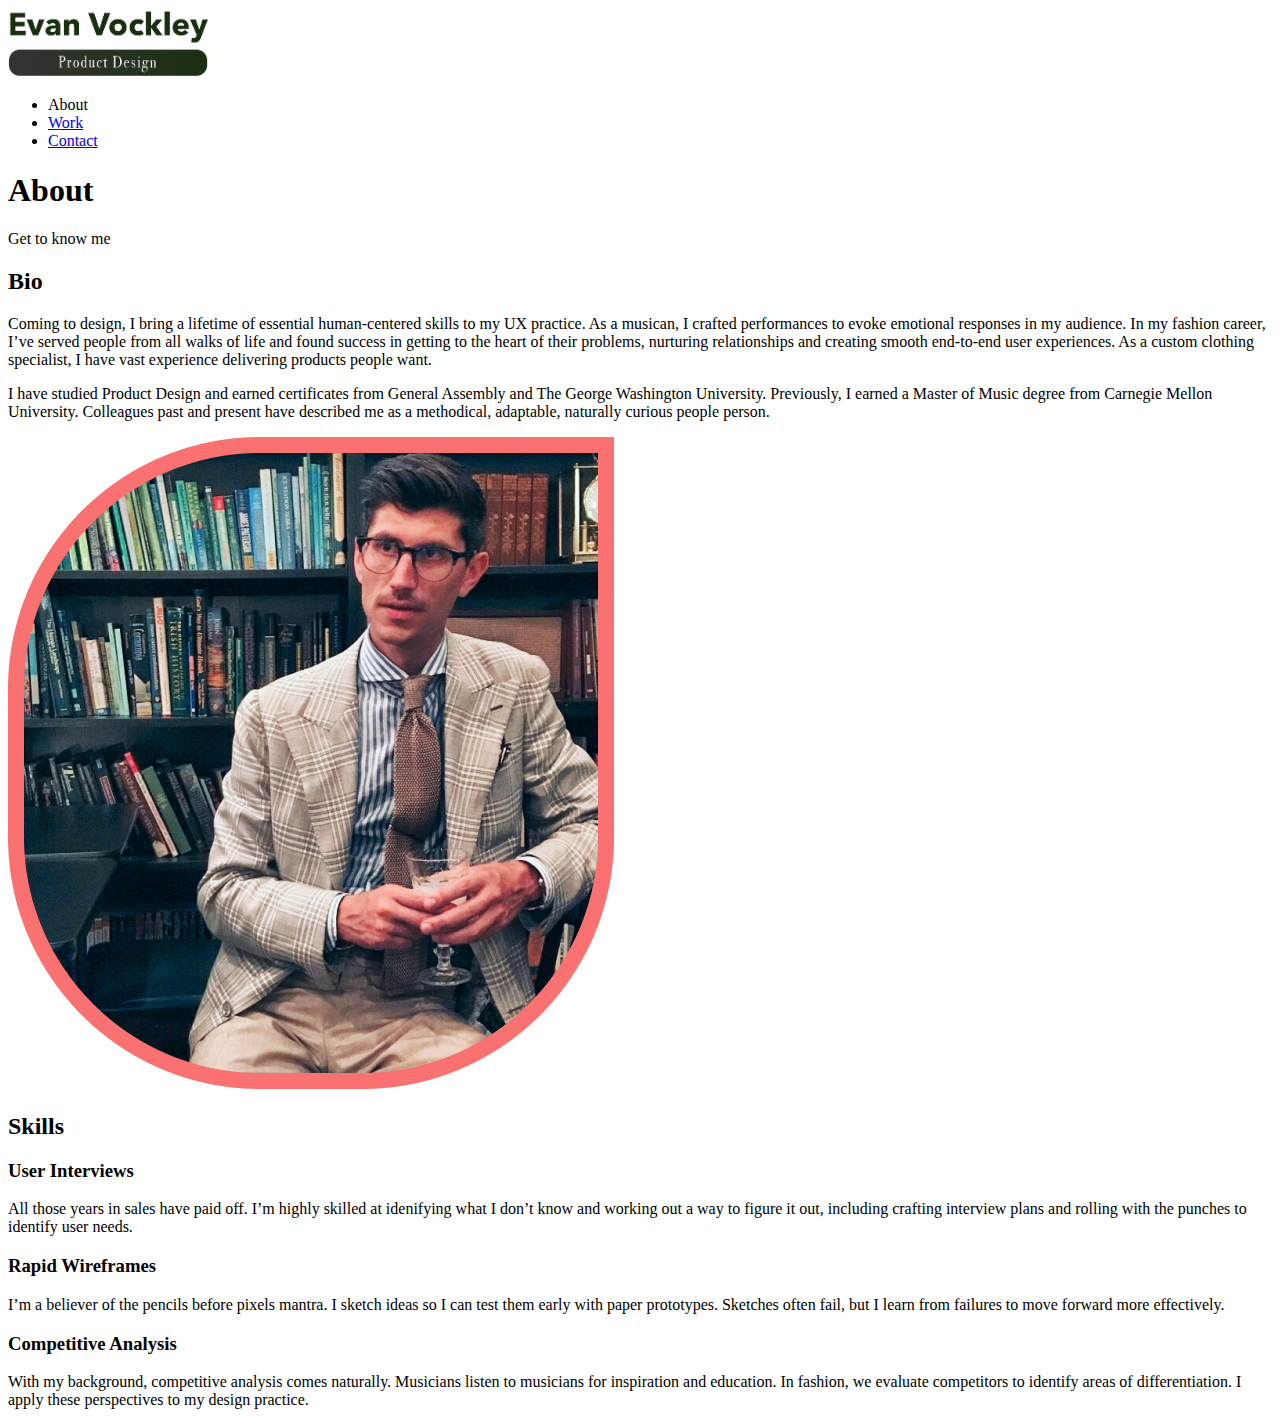
==== about.html @ abf6563b "6/17/21" ====
<!DOCTYPE html>
<html lang="en">

<head>
    <meta charset="UTF-8">
    <meta http-equiv="X-UA-Compatible" content="IE=edge">
    <meta name="viewport" content="width=device-width, initial-scale=1.0">
    <title>About Me</title>
</head>

<header>
    <div class="nav">
        <div class="logo-wrapper">
            <a href="index.html">
                <img src="images/ev-logo.png" alt="Evan's logo" width="200px"></a>
        </div>
        <ul>
            <li> About </li>
            <li>
                <a href="projects.html">Work</a>
            </li>
            <li> <a href="contact.html">Contact</a> </li>
        </ul>
    </div>
</header>

<section>
    <div>
        <h1>About</h1>
        <p>Get to know me</p>
    </div>
    <div>
        <h2>Bio</h2>
        <p>Coming to design, I bring a lifetime of essential human-centered skills to my UX practice. As a musican, I
            crafted performances to evoke emotional responses in my audience. In my fashion career, I’ve served people
            from all walks of life and found success in getting to the heart of their problems, nurturing relationships
            and creating smooth end-to-end user experiences. As a custom clothing specialist, I have vast experience
            delivering products people want.</p>

        <p>I have studied Product Design and earned certificates from General Assembly and The George Washington
            University. Previously, I earned a Master of Music degree from Carnegie Mellon University. Colleagues past
            and present have described me as a methodical, adaptable, naturally curious people person.</p>
        <img src="images/bio-photo.png" alt="Photo of Evan">
    </div>
</section>

<section>
    <div>
        <h2>Skills</h2>
        <div>
            <div>
                <h3>User Interviews</h3>
                <p>All those years in sales have paid off. I’m highly skilled at idenifying what I don’t know and
                    working out a way to figure it out, including crafting interview plans and rolling with the punches
                    to identify user needs.
                </p>

                <h3>Rapid Wireframes</h3>
                <p>I’m a believer of the pencils before pixels mantra. I sketch ideas so I can test them early with
                    paper prototypes. Sketches often fail, but I learn from failures to move forward more effectively.
                </p>

                <h3>Competitive Analysis</h3>
                <p>With my background, competitive analysis comes naturally. Musicians listen to musicians for
                    inspiration and education. In fashion, we evaluate competitors to identify areas of differentiation.
                    I apply these perspectives to my design practice.
                </p>
            </div>
        </div>
    </div>
</section>

<section>
    
</section>

<body>

</body>

</html>
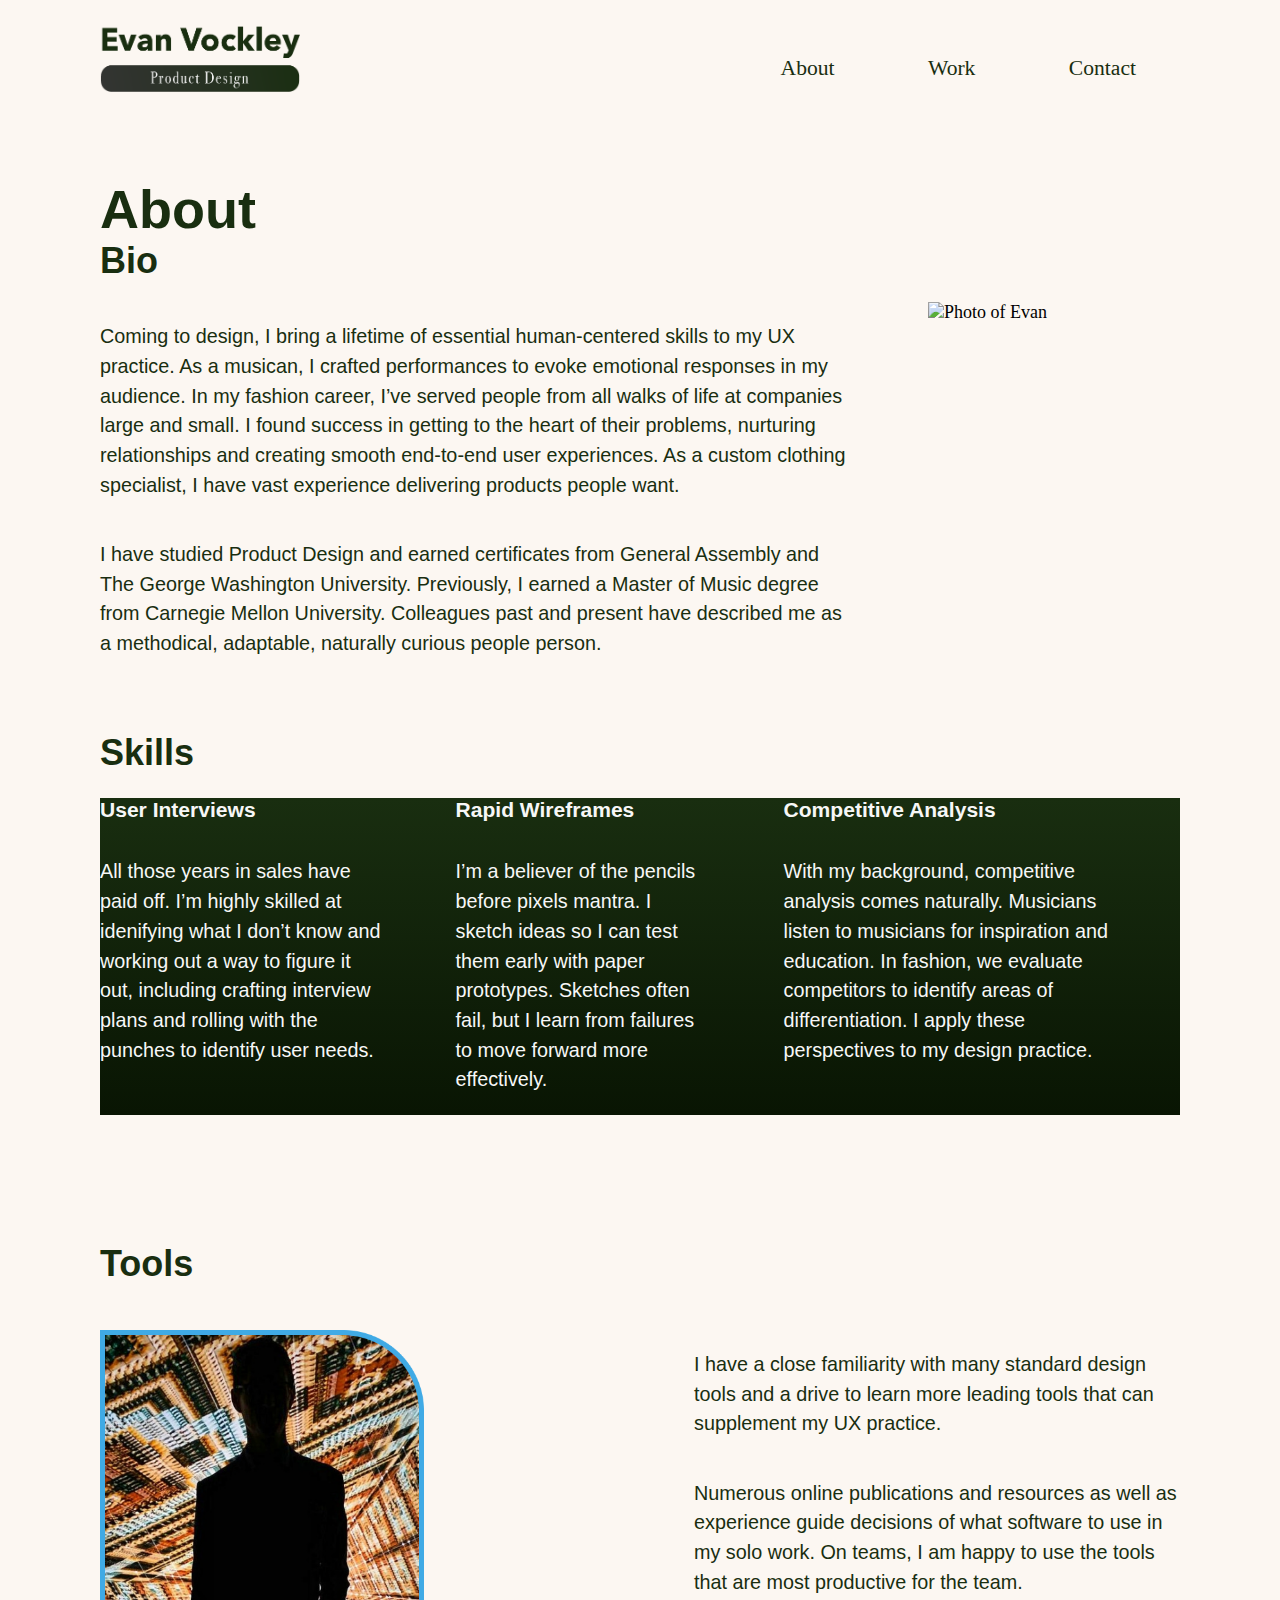
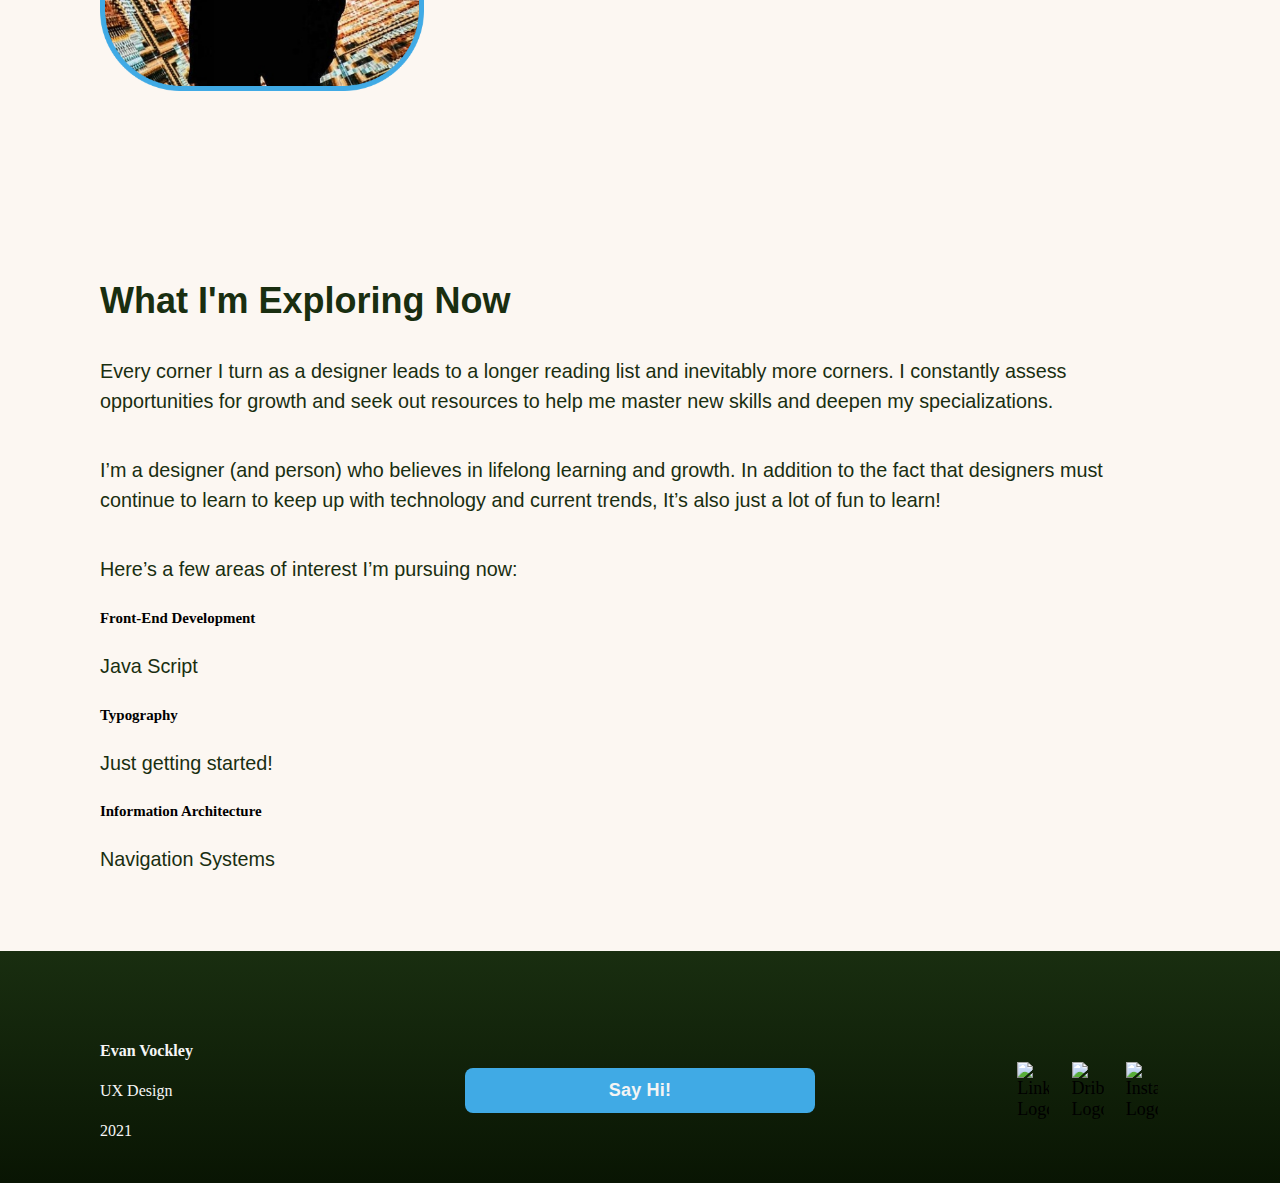
==== commit 280ea0a3: "6/18/21" ====
--- a/about.html
+++ b/about.html
@@ -5,6 +5,10 @@
     <meta charset="UTF-8">
     <meta http-equiv="X-UA-Compatible" content="IE=edge">
     <meta name="viewport" content="width=device-width, initial-scale=1.0">
+    <link rel="stylesheet" href="styles.css">
+
+    <link rel="stylesheet" href="https://use.typekit.net/nst2kjg.css">
+    <link rel="stylesheet" href="https://use.typekit.net/nst2kjg.css">
     <title>About Me</title>
 </head>
 
@@ -24,42 +28,45 @@
     </div>
 </header>
 
-<section>
+<section class="standard-section">
     <div>
         <h1>About</h1>
-        <p>Get to know me</p>
     </div>
-    <div>
-        <h2>Bio</h2>
-        <p>Coming to design, I bring a lifetime of essential human-centered skills to my UX practice. As a musican, I
+    <div class="about-hero">
+        <h2 id="bio-heading">Bio</h2>
+        <p class="bio-p1">Coming to design, I bring a lifetime of essential human-centered skills to my UX practice. As
+            a musican, I
             crafted performances to evoke emotional responses in my audience. In my fashion career, I’ve served people
-            from all walks of life and found success in getting to the heart of their problems, nurturing relationships
+            from all walks of life at companies large and small. I found success in getting to the heart of their problems, nurturing relationships
             and creating smooth end-to-end user experiences. As a custom clothing specialist, I have vast experience
             delivering products people want.</p>
 
-        <p>I have studied Product Design and earned certificates from General Assembly and The George Washington
+        <p class="bio-p2">I have studied Product Design and earned certificates from General Assembly and The George
+            Washington
             University. Previously, I earned a Master of Music degree from Carnegie Mellon University. Colleagues past
             and present have described me as a methodical, adaptable, naturally curious people person.</p>
-        <img src="images/bio-photo.png" alt="Photo of Evan">
+        <img id="bio-photo" src="images/about/bio-photo.png" alt="Photo of Evan">
     </div>
 </section>
 
-<section>
+<section class="individual-project">
     <div>
         <h2>Skills</h2>
-        <div>
+        <div class="skills-container">
             <div>
                 <h3>User Interviews</h3>
                 <p>All those years in sales have paid off. I’m highly skilled at idenifying what I don’t know and
                     working out a way to figure it out, including crafting interview plans and rolling with the punches
                     to identify user needs.
                 </p>
-
+            </div>
+            <div>
                 <h3>Rapid Wireframes</h3>
                 <p>I’m a believer of the pencils before pixels mantra. I sketch ideas so I can test them early with
                     paper prototypes. Sketches often fail, but I learn from failures to move forward more effectively.
                 </p>
-
+            </div>
+            <div>
                 <h3>Competitive Analysis</h3>
                 <p>With my background, competitive analysis comes naturally. Musicians listen to musicians for
                     inspiration and education. In fashion, we evaluate competitors to identify areas of differentiation.
@@ -68,11 +75,86 @@
             </div>
         </div>
     </div>
+    </div>
 </section>
 
-<section>
-    
+<section class="individual-project">
+    <div class=tools>
+        <img id="tools-photo" src="images/About/At Arttechhouse 1.png" alt="At Art Tech House">
+        <div id="tools-heading">
+            <h2>Tools </h2>
+        </div>
+        <div class="tools-p1"> <p>I have a close familiarity with many standard design tools and a drive to learn more leading tools that
+            can supplement my UX practice.</p></div>
+            <div class="tools-p2">
+            <p> Numerous online publications and resources as well as experience guide decisions of what software to use
+                in my solo work. On teams, I am happy to use the tools that are most productive for the team.
+            </p>
+        </div>
+        </div>
+        <div class="tool-logo-grid">
+        </div>
+    </div>
 </section>
+
+<section class="individual-project">
+    <div class="learning-now">
+        <div id=learning-now-header>
+        <h2>What I'm Exploring Now</h2>
+    </div>
+        <p class=learning-now-p1>Every corner I turn as a designer leads to a longer reading list and inevitably more corners. I constantly
+            assess opportunities for growth and seek out resources to help me master new skills and deepen my
+            specializations.</p>
+        <p class=learning-now-p2>I’m a designer (and person) who believes in lifelong learning and growth. In addition to the fact that
+            designers must continue to learn to keep up with technology and current trends, It’s also just a lot of fun
+            to learn!</p>
+    </div>
+    <div id=learning-now-right>
+        <p>Here’s a few areas of interest I’m pursuing now:</p>
+        <div>
+            <h5>Front-End Development</h5>
+            <p>Java Script</p>
+        </div>
+        <div>
+            <h5>Typography</h5>
+            <p>Just getting started!</p>
+        </div>
+        <div>
+            <h5>Information Architecture</h5>
+            <p>Navigation Systems</p>
+        </div>
+
+    </div>
+
+</section>
+
+<footer class="footer">
+    <div class="footer_grid">
+        <div>
+            <p class="footername">
+                Evan Vockley
+            </p>
+            <p class="footertext">
+                UX Design
+            </p>
+            <p class="footertext">
+                2021
+            </p>
+        </div>
+        <div class="footer-button-container">
+            <button class="primary-button">
+                Say Hi!
+            </button>
+        </div>
+        <div class="logo-grid">
+            <img src="Images/LinkedIn.png" alt="LinkedIn Logo" width=32px>
+            <img src="Images/Dribbble.png" alt="Dribbble Logo" width=32px>
+            <img src="Images/Instagram.png" alt="Instagram Logo" width=32px>
+
+        </div>
+    </div>
+
+</footer>
 
 <body>
 
--- a/styles.css
+++ b/styles.css
@@ -0,0 +1,1174 @@
+:root {
+    font-size: 18px;
+}
+
+body {
+    background-image: linear-gradient(180deg, #192E10, #091503, #192E10);
+    background-repeat: no-repeat;
+    width: vw;
+    margin: 0;
+    padding: 0;
+}
+
+h1 {
+    font-family: brandon-grotesque, sans-serif;
+    font-weight: 900;
+    font-style: normal;
+    font-size: 3em;
+    font-kerning: 7px;
+    color: #192E10;
+    margin: 8px 0;
+}
+
+h2 {
+    
+font-family: "neuzeit-grotesk", sans-serif;
+font-weight: 600;
+font-style: normal;
+font-size: 2em;
+color: #192E10;
+margin: -8px 0 16px;
+
+}
+
+h3 {
+    font-family: "neuzeit-grotesk", sans-serif;
+font-weight: 700;
+font-style: normal;
+color: #192E10;
+margin: 16px 0 16px 0;
+}
+
+h4 {
+    font-family: "neuzeit-grotesk", sans-serif;
+    font-weight: 700;
+    font-style: normal;
+    color: #192E10;
+}
+.subhead {
+    font-family: 'Nunito Sans', sans-serif;
+    font-weight: 400;
+    font-size: 18px;
+    color: #192E10;
+    margin: 10px 0px;
+    margin-bottom: 24px;
+}
+
+h6{ font-family: "neuzeit-grotesk", sans-serif;
+    font-weight: 700;
+    font-style: italic;
+    font-size: small;
+    color: #192E10;
+    margin:-12px 0;
+
+}
+
+p {
+    font-family: brandon-grotesque, sans-serif;
+    font-weight: 400;
+    font-style: normal;
+    font-size: 1.1em;
+    font-kerning: 7px;
+    line-height: 1.5em;
+    color: #192E10;
+}
+
+.caption{
+    font-family: "neuzeit-grotesk", sans-serif;
+    font-weight: 400;
+    font-size: .8em;
+    font-style: normal;
+    color: #989898;
+    margin-top: 8px;
+
+}
+
+/* ---------------------------Nav Bar---------------------------
+------------------------------Nav Bar---------------------------
+------------------------------Nav Bar--------------------------- */
+.nav {
+    display: flex;
+    justify-content: space-between;
+    background-color: #FCF7F2;
+    color: #192E10;
+    padding-top: 32px;
+    position: fixed;
+    top: 0;
+    left: 0;
+    width: 100vw;
+    height: 72px;
+    /* margin-bottom: 93px; */
+    margin-top: 0;
+    margin-left: 0;
+    align-items: center;
+    z-index: 1;
+}
+.nav ul {
+    list-style-type: none;
+    position: bottom;
+    padding-right: 100px;
+    margin: 0;
+    font-family: 'Playfair display';
+    font-size: 1.2em;
+    text-align: right;
+}
+
+.nav li {
+    display: inline;
+    padding-left: 44px;
+    padding-right: 44px;
+    transition: linear .15s;
+    cursor: pointer;
+}
+
+.logo-wrapper {
+    display: block;
+    margin-left: 100px;
+    padding-bottom: 16px;
+    align-items: left;
+    justify-content: center;
+    cursor: pointer;
+}
+
+.nav a {
+    text-decoration: none;
+    color: #192E10
+}
+
+.nav a:hover {
+    color: #D68D1F;
+}
+
+
+/* ---------------------------Home---------------------------
+------------------------------Home---------------------------
+------------------------------Home--------------------------- */
+
+/* .intro {
+    font-family: 'Nunito Sans', sans-serif;
+    font-weight: 900;
+    font-size: 24px;
+    line-height: 167%;
+    letter-spacing: .05em;
+    color: #f7f7f7;
+    margin-top: -40px;
+    padding-bottom: 10px;
+} */
+.Hero_Grid {
+    display: flex;
+    justify-content: center;
+    margin-bottom: 150px;
+    margin-top: 30vh;
+    margin-left: 100px;
+    margin-right: 100px;
+    column-gap: 2em;
+    position: sticky;
+    top: 30vh;
+}
+
+.Hero_Grid h2{
+    color: #f7f7f7;
+    font-size: 2.3em;
+}
+
+.moreinfo {
+    font-family: 'Nunito Sans', sans-serif;
+    font-weight: 400;
+    font-size: 18px;
+    line-height: 133%;
+    margin-bottom: 38px;
+    color: #f7f7f7;
+}
+
+.grid_item_1 {
+    width: 45%;
+}
+.grid_item_1 .primary-button{
+    margin-top: 24px;
+}
+
+.grid_item_2 {
+    width: 45%;
+}
+
+.mylogo {
+    position: absolute;
+    left: 63%;
+    max-width: 50%;
+}
+
+
+/* ------------------------------Buttons---------------------------------
+------------------------------------Buttons---------------------------------
+----------------------------------------Buttons--------------------------------- */
+.primary-button {
+    background-color: #40AAE5;
+    color: #f4f4f4;
+    border: none;
+    border-radius: 8px;
+    box-sizing: border-box;
+    width: 350px;
+    font-family: 'Nunito Sans', sans-serif;
+    font-weight: 800;
+    font-size: 18px;
+    letter-spacing: .01em;
+    padding-right: 35px;
+    padding-left: 35px;
+    padding-top: 12px;
+    padding-bottom: 12px;
+    transition: ease-in .2s;
+}
+
+.primary-button:hover {
+    background-color: #0392eb;
+    color: #f4f4f470;
+}
+
+.secondary-button {
+    background-color: #FAF2EB;
+    color: #40AAE5;
+    border: none;
+    border-radius: 8px;
+    border-color: #40AAE5;
+    border: 2px;
+    border-style: solid;
+    box-sizing: border-box;
+    width: 350px;
+    font-family: 'Nunito Sans', sans-serif;
+    font-weight: 700;
+    font-size: 18px;
+    letter-spacing: .08em;
+    padding-right: 35px;
+    padding-left: 35px;
+    padding-top: 12px;
+    padding-bottom: 12px;
+    margin-top: 32px;
+    transition: ease-in .2s;
+}
+.secondary-button:hover {
+    background-color: #c1b0a150;
+}
+
+.footer-button{
+    background-color: #40AAE5;
+    color: #f4f4f4;
+    border: none;
+    border-radius: 8px;
+    box-sizing: border-box;
+    width: 150px;
+    font-family: 'Nunito Sans', sans-serif;
+    font-weight: 800;
+    font-size: 18px;
+    letter-spacing: .01em;
+    padding-right: 35px;
+    padding-left: 35px;
+    padding-top: 12px;
+    padding-bottom: 12px;
+    transition: ease-in .2s;
+}
+
+
+.grid_item_2 {
+    align-content: center;
+    justify-content: center;
+    position: static;
+    top: 50%;
+    left: 50%;
+}
+
+.featured {
+    background: #FCF7F2;
+    padding: 32px 100px;
+    border-top-left-radius: 60px;
+    border-bottom-right-radius: 60px;
+    -webkit-transform: scale3d(1, 1, 1);
+    transform: scale3d(1, 1, 1);
+}
+
+/* .section-heading {
+    padding-top: 40px;
+    padding-bottom: 40px;
+    width: auto;
+} */
+
+/* -----Featured Section------ */
+
+.item-flex-container {
+    display: flex;
+    padding-top: 10px;
+    margin-bottom: 0;
+    column-gap: 10%;
+    justify-content: space-between;
+}
+.home-item1 .home-item2 {
+    max-width: 25em;
+    display: flex;
+    flex-direction: column;
+    justify-content: space-between;
+    min-width: 350;
+}
+
+
+
+
+/* ----------------------Footer----------------------
+-------------------------Footer----------------------
+-------------------------Footer---------------------- */
+.footer {
+    background-image: linear-gradient(180deg, #192E10, #091503);
+    background-repeat: no-repeat;
+    width: vw;
+    margin: 0;
+    transform: scale(1);
+    padding-top: 80px;
+}
+
+.footer_grid {
+    display: grid;
+    grid-template-columns: repeat(3, 1fr);
+    grid-gap: 10em;
+    padding-right: 100px;
+    padding-left: 100px;
+    align-items: center;
+    justify-content: space-between;
+}
+
+.footer-button-container{
+    display: flex;
+    justify-content: center;
+}
+
+.footer {
+    background-color: #091503;
+    height: 160px;
+    padding-top: 72px;
+}
+
+.footername {
+    font-family: 'Nunito sans';
+    font-size: 16px;
+    color: #f6f6f6;
+    font-weight: 600;
+}
+
+.footertext {
+    font-family: 'Nunito sans';
+    font-size: 16px;
+    color: #f6f6f6;
+    font-weight: 400;
+}
+
+.logo-grid {
+    display: flex;
+    justify-content: space-evenly;
+    align-items: flex-end;
+}
+
+.logo-grid-item {
+    margin: 0px;
+}
+
+.more-projects {
+    display: flex;
+    flex-direction: column;
+    justify-content: flex-end;
+    padding-bottom: 20px;
+    padding-top: 24px
+}
+.more-projects-container {
+    display: flex;
+    justify-content: flex-end;
+    margin-right: 100px;
+}
+
+/* --------------------------------------------------Projects--------------------------------------------------
+-----------------------------------------------------Projects--------------------------------------------------
+-----------------------------------------------------Projects--------------------------------------------------*/
+
+.projects_grid_wrapper {
+    padding-top: 120px;
+    padding-bottom: 80px;
+}
+
+.projects_page_grid {
+    display: grid;
+    margin-top: 16px;
+    grid-template-columns: repeat(2, 1fr);
+    grid-template-rows: auto;
+    row-gap: 104px;
+    justify-content: space-between;
+}
+
+.item-image{
+max-width: 100%;
+}
+
+.item-image1{
+    max-width: 90%;
+}
+
+.project-grid-item {
+    max-width: 25em;
+    height: 532px;
+    display: flex;
+    flex-direction: column;
+    justify-content: space-between;
+}
+/* --------------------------------------------------Contact--------------------------------------------------
+-----------------------------------------------------Contact--------------------------------------------------
+-----------------------------------------------------Contact--------------------------------------------------*/
+.standard-section {
+    padding-top: 170px;
+    background-color: #FCF7F2;
+    padding-left: 100px;
+    padding-right: 100px;
+}
+
+.contact-container {
+    display: grid;
+    margin-top: 40px;
+    max-width: 100%;
+    grid-gap: 32px;
+    grid-template-columns: 1fr 1fr 1fr;
+    grid-template-rows: .30fr 1fr .70fr;
+    grid-template-areas: "name email subject" "message message message" "button button button"
+}
+
+#name {
+    grid-area: name;
+    display: flex;
+    flex-direction: column;
+    max-height: 70px;
+    min-width: 120px;
+}
+
+#email {
+    grid-area: email;
+    display: flex;
+    flex-direction: column;
+    max-height: 70px;
+    min-width: 120px;
+}
+
+#subject {
+    grid-area: subject;
+    display: flex;
+    flex-direction: column;
+    max-height: 70px;
+    min-width: 120px;
+}
+
+#message {
+    grid-area: message;
+    display: flex;
+    flex-direction: column;
+    align-self: center;
+    padding-left: 20%;
+    padding-right: 20%;
+    min-width: 120px;
+}
+
+#button-container {
+    grid-area: button;
+    display: flex;
+    justify-content: center;
+    align-self: flex-start;
+    max-height: 70px;
+    min-width: 120px;
+}
+
+input {
+    width: 100%;
+    min-height: 48px;
+    border: transparent;
+    border-radius: 8px;
+    margin-top: 8px;
+    font-size: 1em;
+    text-indent: 16px;
+    outline: none;
+}
+
+textarea {
+    width: 100%;
+    height: 200px;
+    border: transparent;
+    border-radius: 8px;
+    margin-top: 8px;
+    font-size: 1em;
+    font-family: "Nunito Sans";
+    text-indent: 16px;
+    outline: none;
+    resize: none;
+}
+
+label {
+    font-family: "Nunito Sans";
+    font-weight: 600;
+    color: #192E10;
+}
+
+.individual-project {
+    background: #FCF7F2;
+    padding: 56px 100px 
+}
+    
+
+.case-study{
+    padding-top: 144px;
+    background-color: #FCF7F2;
+}
+
+/* --------------------------------------GoCreate------------------------------------- */
+/* --------------------------------------GoCreate------------------------------------- */
+/* --------------------------------------GoCreate------------------------------------- */
+.gocreate-grid1{
+    margin: 32px 0 0 0;
+    display: grid;
+    grid-template-columns: 1fr 1fr;
+    grid-template-rows: 1fr;
+    grid-template-areas: 
+    "left right"
+    "left right";
+    column-gap: 10%;
+}
+
+.overview-columns{display: grid;
+    grid-auto-flow: column;
+    padding-top: 48px;
+    padding-bottom: 64px;
+}
+
+.overview-columns p{
+    margin: 4px 0 0 0;
+}
+
+.grid1-left-side{
+    background-color: #40AAE5;
+    grid-area: "left";
+}
+
+.grid1-right-side{
+    grid-area: "right";
+}
+
+/* --------------------------Chat Simulation--------------------------
+-----------------------------Chat Simulation--------------------------
+-----------------------------Chat Simulation-------------------------- */
+
+hr{
+    width: 50px;
+}
+
+.chat-1{
+   display:flex;
+   flex-direction: column;
+}
+.chat-2{
+   display:flex;
+   flex-direction: column;
+}
+
+.chat-content{
+    display: flex;
+    flex-direction: row;
+    align-items: center;
+}
+.chat2-content{
+    display: flex;
+    flex-direction: row-reverse;
+    align-items: center;
+}
+
+.time{
+    margin-left: 16px;
+    margin-right: 16px;
+    width:fit-content;
+    font-family: Arial, Helvetica, sans-serif;
+}
+
+.chat-1 .p1{
+    background-color: #4337C7;
+    color: #fcfcfc;
+    max-width: 500px;
+    padding: 8px 16px;
+    border-radius: 16px;
+}
+
+.chat-2 .p1{
+    background-color: #4337C7;
+    color: #fcfcfc;
+    padding: 8px 16px;
+    border-radius: 16px;
+}
+
+.chat-1 .p2{
+    background-color: #E2E2E2;
+    max-width: 500px;
+    padding: 8px 16px;
+    border-radius: 16px;
+}
+
+.chat-2 .p2{
+    background-color: #E2E2E2;
+    max-width: 500px;
+    padding: 8px 16px;
+    border-radius: 16px;
+}
+
+.problem-grid{
+    display: grid;
+    grid-template-columns: .75fr 1.25fr;
+    grid-template-rows: 1fr;
+    grid-template-areas: 
+    "left right";
+    align-items: center;
+    column-gap: 5%;
+    margin-top:72px;
+    margin-bottom: 72px;
+}
+
+.problem-grid-left{
+    grid-area: left;
+
+}
+
+.problem-grid-right{
+    grid-area: right;
+}
+
+.process-overview-graphic{display: flex;
+    justify-content: center;
+    margin-top: 48px;
+    margin-bottom: 48px;  
+}
+
+.process-overview1  {
+    max-width: 188px;
+}
+.process-overview2  {
+    max-width: 188px;
+}
+.process-overview3  {
+    max-width: 188px;
+}
+.process-overview4  {
+    max-width: 188px;
+}
+.process-overview5  {
+    max-width: 188px;
+}
+
+.headshots-wrapper{
+    display: flex;
+    justify-content: space-evenly;
+    margin-top: 48px;
+}
+.user-interview-headshots{
+    max-width: 255px;
+    text-align: center;
+}
+
+.empathy-map-wrapper{display: flex;
+    justify-content: center;
+    margin-top: 24px;}
+
+.GoCreate-Empathy-Map{
+    border: #192E10;
+    border-style: solid;
+    border-radius: 10px;
+    border-width: 1px;
+    display: grid;
+    grid-template-columns: 1fr 1fr;
+    grid-template-rows: 1fr 1fr;
+    padding: 24px;
+    width: 75%;
+    column-gap: 5%;
+    row-gap: 24px;
+    margin: 8px 0 56px 0;
+}
+
+.imported-graphic{
+display: flex;
+justify-content: center;
+margin-top: 8px;
+margin-bottom: 48px;
+}
+
+.design-goal-grid{
+    display: flex;
+    justify-content: space-evenly;
+    margin-top: 48px;
+    margin-bottom: 64px;
+}
+
+.goal{
+    display: flex;
+    flex-direction: column;
+    align-items: center;
+    justify-content: space-evenly;
+}
+
+.sketches-container{
+    margin-top: 72px;
+    margin-bottom: 72px;
+}
+
+.sketches-grid{    
+display: grid;
+    grid-template-columns: 1fr 1fr;
+    grid-template-rows: 1fr 1fr;
+    grid-template-areas: 
+    "sketch-1 sketch-2"
+    "sketch-1 sketch-3";
+    column-gap: 20px;
+    row-gap: 16px;
+}
+
+.sketch-1 {
+    grid-area: sketch-1;
+    max-width: 750px;
+    align-self: center;
+}
+.sketch-2 {
+    grid-area: sketch-2;
+    max-width: 425px;
+    align-self: center;
+}
+
+.sketch-3 {
+    grid-area: sketch-3;
+    max-width: 425px;
+    align-self: center;
+}
+
+.wireframe-images{
+    width: 45%;
+}
+
+.final-mockups{
+    display: flex;
+    justify-content: space-around;
+    margin-top: 72px;
+}
+
+
+.testing-highlights{
+    display: flex;
+    justify-content: space-between;
+}
+
+.testing-highlight-item{
+width: 400px;
+flex-direction: column;
+}
+ .testing-highlight-item img{
+     box-shadow: 1px 4px 4px #192E1025;
+ }
+
+ .quotable-container{
+     margin-top: 32px;
+     width: 350px;
+ }
+
+.more-work-grid{
+    display: grid;
+    grid-template-columns: 1fr 1fr 1fr;
+}
+
+.more-work-grid-item{
+    display: flex;
+    flex-direction: column;
+    justify-content: center;
+    align-items:flex-start;
+}
+
+.more-work-grid h3{
+    margin-top: 24px;
+}
+
+/* --------------------------------------About------------------------------------- */
+/* --------------------------------------About------------------------------------- */
+/* --------------------------------------About------------------------------------- */
+
+
+.about-hero{
+    display:grid;
+    grid-template-columns: 1.5fr .5fr;
+    grid-template-rows: .25fr 1fr .75fr; 
+    grid-template-areas: "heading heading"
+    "p1 photo"
+    "p2 photo";
+    column-gap: 72px;
+    row-gap: 0px;
+}
+
+#bio-heading{
+    grid-area: heading;
+}
+.bio-p1{grid-area: p1;
+}
+.bio-p2{grid-area: p2;
+}
+#bio-photo{
+    grid-area: photo;
+    width: 100%;
+    justify-content: right;
+    align-self: top;
+}
+
+.skills-container{
+   display: flex;
+   margin:24px 0;
+   padding: 0;
+   justify-content: space-between;
+   background-image: linear-gradient(180deg, #192E10, #091503);
+   background-repeat: no-repeat;
+
+}
+.skills-container div{
+    display: flex;
+    flex-direction: column;
+    margin-right: 4em;
+}
+.skills-container h3{
+    padding-top: 0;
+    margin-top: 0;
+    color: #f7f7f7;
+}
+.skills-container p{
+    color: #f7f7f7;
+}
+
+.tools{
+    display: grid;
+    grid-template-columns: .8fr 1.2fr;
+    grid-template-rows: .5fr .5fr 1fr 1fr;
+    grid-template-areas: 
+    "tools-heading tools-heading"
+    "photo p1"
+    "photo p2"
+    "photo logos";
+    column-gap: 25%;
+}
+#tools-photo{
+    grid-area: photo;
+    width: 100%;
+}
+#tools-heading{
+    grid-area: tools-heading;
+}
+.tools-p1{
+    grid-area: p1;
+}
+.tools-p2{
+    grid-area: p2;
+}
+.tool-logo-grid{
+    grid-area: logos;
+}
+
+.learning-now{
+    display:grid;
+    grid-template-columns: ;
+    grid-template-rows: ;
+    grid-template-areas: ;
+}
+
+#learning-now-header
+
+
+
+
+/* --------------------------------------Media Queries------------------------------------- */
+/* --------------------------------------Media Queries------------------------------------- */
+/* --------------------------------------Media Queries------------------------------------- */
+@media screen and (max-width: 768px){
+    h1{
+        font-size: 22px;
+    }
+    h3 {
+        font-size: 18px;
+    }
+    p {
+        font-size: 16px;
+    }
+    .nav {
+        display: flex;
+        flex-wrap: wrap;
+        padding-bottom: 16px;
+    }
+    .nav ul {
+        display: block;
+        padding: 0px 48px;
+        width: 100%;
+        text-align: center;
+    }
+    .nav li {
+        display: inline;
+        transition: linear .15s;
+        padding: 16px;
+    font-size: 16px;}
+
+       .logo-wrapper {
+        margin-left: 48px;
+        align-items: left;
+
+        cursor: pointer;
+
+
+
+    }
+
+/* -----------------------------------------Contact----------------------------------------- */
+/* -----------------------------------------Contact----------------------------------------- */
+/* -----------------------------------------Contact----------------------------------------- */
+
+@media screen and (max-width: 768px) {
+    .contact-container {
+        display: grid;
+        grid-template-columns: 1fr;
+        grid-template-rows: .25fr .25fr .25fr 1fr .25fr;
+        grid-template-areas: "name" "email" "subject" "message" "button"
+    }
+    .contact {
+        padding-top: 25vh;
+        padding-left: 24px;
+        padding-right:24px;
+        padding-bottom: 24px;
+
+    }
+    #message {
+        padding-left: 1%;
+        padding-right: 1%;
+    }
+}
+
+@media (max-width:1152px) {
+    .intro {
+        padding-bottom: 10px;
+        font-size: 22px;
+    }
+    .moreinfo {
+        font-size: 16px;
+        line-height: 120%;
+    }
+    ul {
+        font-size: 1em;
+    }
+
+    .footer_grid{
+        padding-left: 48px;
+        padding-right: 48px;
+}}
+
+/* ---------------------Home Screen Mobile Media------------------- */
+/* ---------------------Home Screen Mobile Media------------------- */
+/* ---------------------Home Screen Mobile Media------------------- */
+
+    .intro {
+        padding-bottom: 0px;
+        margin: 0;
+        margin-bottom: 64px;
+    }
+    .moreinfo {
+        display: none
+    }
+    .Hero_Grid {
+        display: flex;
+        grid-template-columns: 1fr;
+        flex-direction: column-reverse;
+        margin-top: 120px;
+        margin-left: 48px;
+        margin-right: 48px;
+        row-gap: 2em;
+        position: sticky;
+        top: 120px;
+        align-items: left;
+    }
+    .grid_item_1 {
+        align-items: center;
+        width: 100%
+    }
+    .grid_item_2 {
+        height: 200px;
+        margin-bottom: 64px;
+        justify-content: flex-start;
+    }
+    .mylogo {
+        position: relative;
+        left: 0;
+        transform: scale(.45);
+    }
+    .featured {
+        grid-template-columns: 1fr;
+        padding-left: 48px;
+        padding-right: 48px;
+        border-top-left-radius: 60px;
+        border-bottom-right-radius: 60px;
+    }
+        .item-flex-container {
+            display: flex;
+            flex-direction: column;
+            padding-top: 10px;
+            margin-bottom: 0;
+            row-gap: 5em;
+            justify-content: space-between;
+        }
+    .footer_grid {
+        display: grid;
+        grid-template-rows: 1fr;
+        grid-template-columns: repeat(3, 1fr);
+        gap: .5em;
+        align-items: center;
+        justify-items: space-evenly;
+    }
+    .footer {
+        padding-top: 16px;
+    }
+    .footername {
+        font-family: 'Nunito sans';
+        font-size: 12px;
+        color: #f6f6f6;
+        font-weight: 600;
+    }
+    .footertext {
+        font-family: 'Nunito sans';
+        font-size: 12px;
+        color: #f6f6f6;
+        font-weight: 400;
+    }
+    .footer-button-container{
+        display: flex;
+
+    }
+.footer-name-grid{
+    display: flex;
+}
+
+/* -----------------------------------------Projects----------------------------------------- */
+/* -----------------------------------------Projects----------------------------------------- */
+/* -----------------------------------------Projects----------------------------------------- */
+    .projects_page_grid {
+        display: grid;
+        margin-top: 56px;
+        grid-template-columns: 1fr;
+        grid-template-rows: auto;
+        row-gap: 56px;
+        column-gap: 56px;
+}
+
+@media screen and (max-width: 768px) {
+    .projects_page_grid {
+        display: grid;
+        margin-top: 56px;
+        grid-template-columns: (1fr);
+        grid-template-rows: auto;
+        row-gap: 56px;
+        justify-content: space-evenly;
+    }
+    .project-grid-item {
+        max-width: 25em;
+        height: 532px;
+        display: flex;
+        flex-direction: column;
+        justify-content: space-evenly;
+    }
+    
+    
+}
+    
+/* -----------------------------------------GoCreate----------------------------------------- */
+/* -----------------------------------------GoCreate----------------------------------------- */
+/* -----------------------------------------GoCreate----------------------------------------- */
+@media screen and (max-width: 768px) {
+    .individual-project {
+        background: #FCF7F2;
+        padding: 16px 48px 0 48px;
+    }
+
+    .imported-graphic{
+        display: flex;
+        justify-content: center;
+        margin:0 0 24px 0;
+    
+        }
+    .process-overview-graphic{display: none;
+        justify-content: center;
+        margin-top: 48px;
+        margin-bottom: 48px;  
+    }
+    .headshots-wrapper{
+        display: flex;
+        flex-direction: column;
+        margin-top: 48px;
+        margin-bottom: 48px;
+    }
+    .user-interview-headshots{
+        display: flex;
+        max-width: 100%;
+        text-align: center;
+        margin-top: 10px;
+        margin-bottom: 10px;
+        align-items: center;
+        justify-content: space-around;
+    }
+
+    .individual-headshot{
+        display: flex;
+        gap: 20px;
+    }
+
+    .headshot{
+        max-inline-size:20vw;
+    }
+
+    .GoCreate-Empathy-Map{
+        border: #192E10;
+        border-style: solid;
+        border-radius: 30px;
+        border-width: 1px;
+        display: grid;
+        grid-template-columns: 1fr;
+        grid-template-rows: 1fr 1fr 1fr 1fr;
+        padding: 16px;
+        width: 100%;
+        row-gap: 8px;
+        margin-bottom: 48px;
+    }
+
+.sketches-grid{    
+    display: grid;
+        grid-template-columns: 1fr 1fr 1fr;
+        grid-template-rows: 1fr;
+        grid-template-areas: 
+        "sketch-1" 
+        "sketch-2" 
+        "sketch-3";
+        column-gap: 20px;
+        row-gap: 16px;
+}
+.sketch-1 {
+    grid-area: sketch-1;
+    max-width: 350px;
+    align-self: center;
+}
+.sketch-2 {
+    grid-area: sketch-2;
+    max-width:350px;
+    align-self: center;
+}
+
+.sketch-3 {
+    grid-area: sketch-3;
+    max-width:350px;
+    align-self: center;
+}
+
+.testing-highlights{
+    display: flex;
+    flex-direction:column;
+    gap: 16px;
+    justify-content: space-between;
+}
+
+}}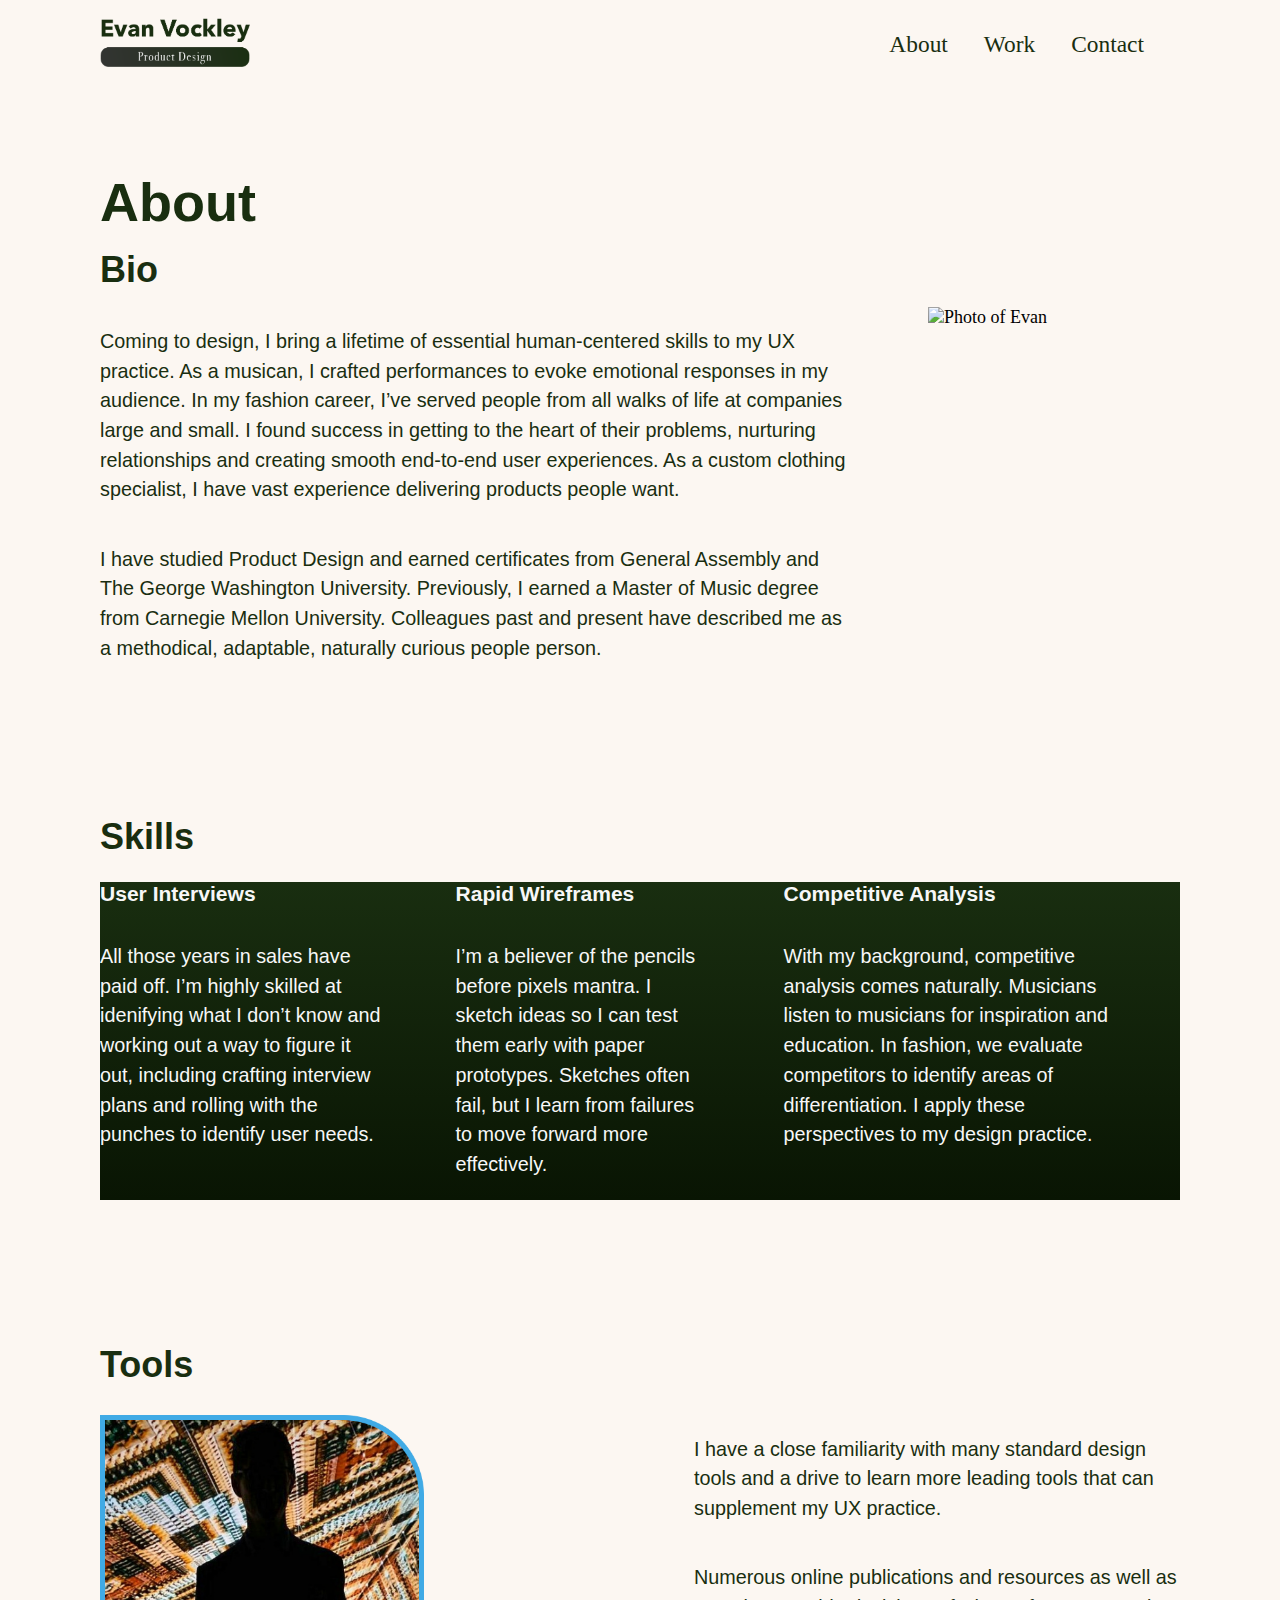
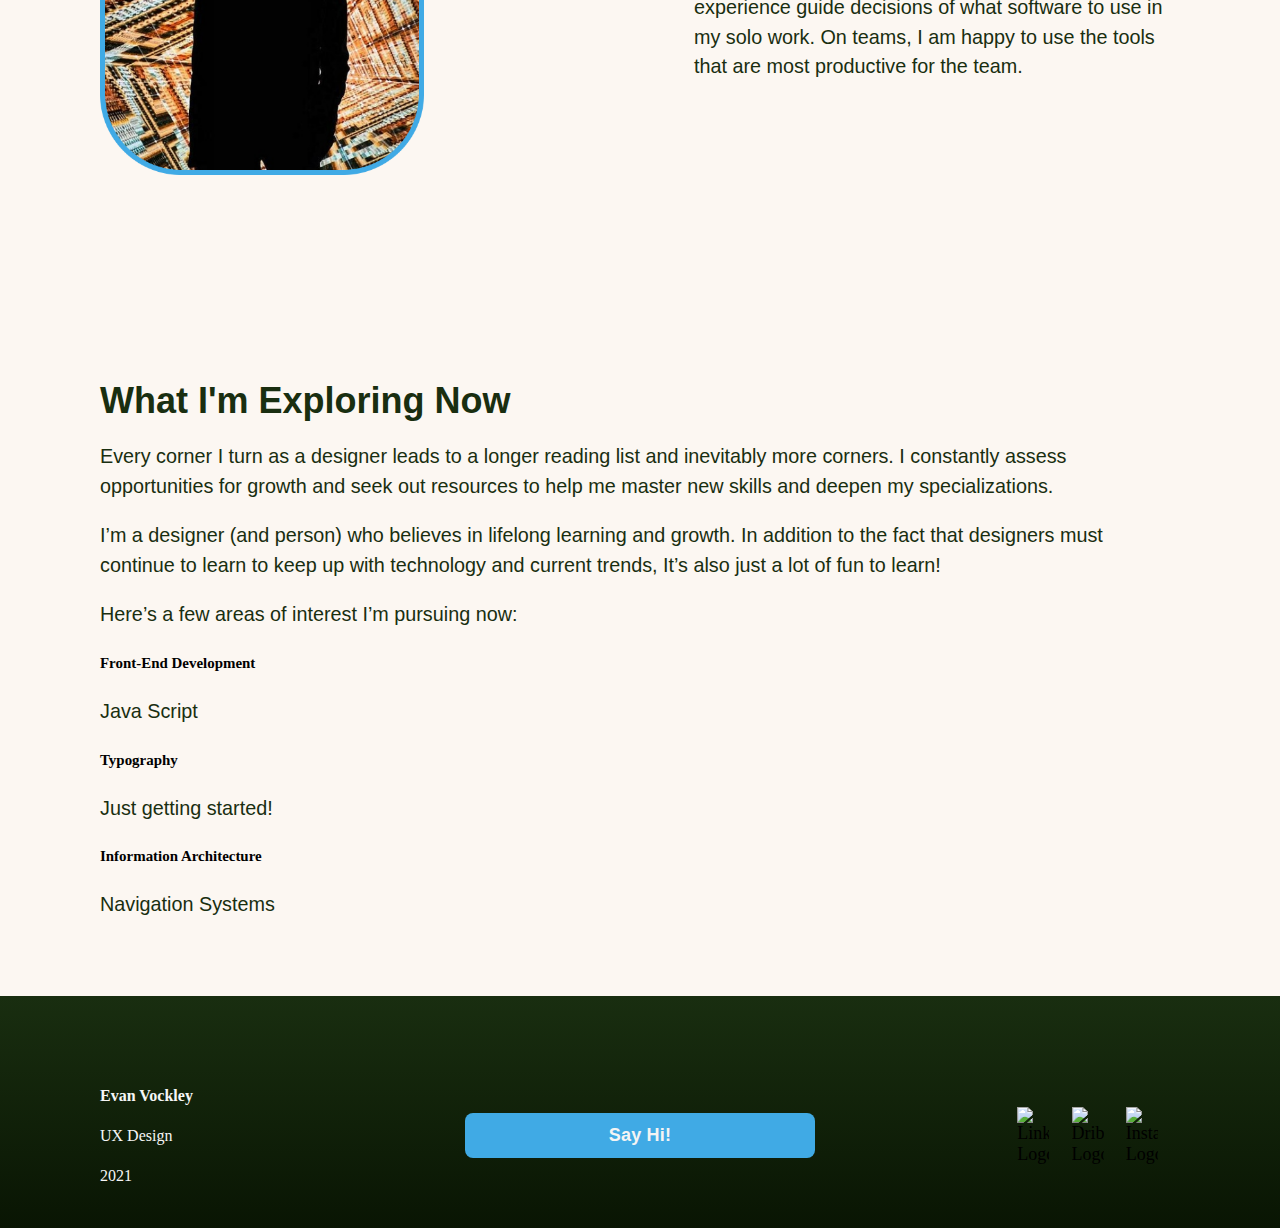
==== commit 07807163: "6/19/21" ====
--- a/about.html
+++ b/about.html
@@ -13,17 +13,23 @@
 </head>
 
 <header>
-    <div class="nav">
-        <div class="logo-wrapper">
-            <a href="index.html">
-                <img src="images/ev-logo.png" alt="Evan's logo" width="200px"></a>
-        </div>
-        <ul>
-            <li> About </li>
-            <li>
+    <div class="navbar">
+        <ul class="nav-list">
+            <li class="nav-item logo">
+                <a href="index.html"><img src="images/ev-logo.png" alt="Logo" width="150px"></a>
+            </li>
+            <li class="nav-item">
+                <a href="about.html">About</a>
+            </li>
+            <li class="nav-item">
                 <a href="projects.html">Work</a>
             </li>
-            <li> <a href="contact.html">Contact</a> </li>
+            <li class="nav-item">
+                <a href="contact.html">Contact</a>
+            </li>
+            <li class="nav-item toggle">
+                <img src="images/menu-icon.png" alt="Logo"></a>
+            </li>
         </ul>
     </div>
 </header>
--- a/styles.css
+++ b/styles.css
@@ -21,22 +21,20 @@
 }
 
 h2 {
-    
-font-family: "neuzeit-grotesk", sans-serif;
-font-weight: 600;
-font-style: normal;
-font-size: 2em;
-color: #192E10;
-margin: -8px 0 16px;
-
+    font-family: "neuzeit-grotesk", sans-serif;
+    font-weight: 600;
+    font-style: normal;
+    font-size: 2em;
+    color: #192E10;
+    margin: 8px 0 16px;
 }
 
 h3 {
     font-family: "neuzeit-grotesk", sans-serif;
-font-weight: 700;
-font-style: normal;
-color: #192E10;
-margin: 16px 0 16px 0;
+    font-weight: 700;
+    font-style: normal;
+    color: #192E10;
+    margin: 16px 0 16px 0;
 }
 
 h4 {
@@ -45,6 +43,7 @@
     font-style: normal;
     color: #192E10;
 }
+
 .subhead {
     font-family: 'Nunito Sans', sans-serif;
     font-weight: 400;
@@ -54,13 +53,13 @@
     margin-bottom: 24px;
 }
 
-h6{ font-family: "neuzeit-grotesk", sans-serif;
+h6 {
+    font-family: "neuzeit-grotesk", sans-serif;
     font-weight: 700;
     font-style: italic;
     font-size: small;
     color: #192E10;
-    margin:-12px 0;
-
+    margin: -12px 0;
 }
 
 p {
@@ -73,134 +72,57 @@
     color: #192E10;
 }
 
-.caption{
+.caption {
     font-family: "neuzeit-grotesk", sans-serif;
     font-weight: 400;
     font-size: .8em;
     font-style: normal;
     color: #989898;
     margin-top: 8px;
-
-}
-
-/* ---------------------------Nav Bar---------------------------
-------------------------------Nav Bar---------------------------
-------------------------------Nav Bar--------------------------- */
-.nav {
-    display: flex;
-    justify-content: space-between;
+}
+
+/* -------------------------------------------------Nav Bar---------------------------
+----------------------------------------------Nav Bar------------------------------------------
+---------------------------------Nav Bar------------------------------------------------------- */
+
+.nav-list {
     background-color: #FCF7F2;
+    margin: 0;
+    padding: 16px 100px 0 100px;
+    display: flex;
+    justify-content: flex-end;
+    align-items: center;
+}
+
+.nav-item {
+    list-style: none;
+    font-family: "brandon grotesque";
+    font-size: 1.3rem;
+    margin-right: 3rem;
+}
+
+.nav-item a {
+    text-decoration: none;
     color: #192E10;
-    padding-top: 32px;
-    position: fixed;
-    top: 0;
-    left: 0;
-    width: 100vw;
-    height: 72px;
-    /* margin-bottom: 93px; */
-    margin-top: 0;
-    margin-left: 0;
-    align-items: center;
-    z-index: 1;
-}
-.nav ul {
-    list-style-type: none;
-    position: bottom;
-    padding-right: 100px;
-    margin: 0;
-    font-family: 'Playfair display';
-    font-size: 1.2em;
-    text-align: right;
-}
-
-.nav li {
-    display: inline;
-    padding-left: 44px;
-    padding-right: 44px;
-    transition: linear .15s;
-    cursor: pointer;
-}
-
-.logo-wrapper {
-    display: block;
-    margin-left: 100px;
-    padding-bottom: 16px;
-    align-items: left;
-    justify-content: center;
-    cursor: pointer;
-}
-
-.nav a {
-    text-decoration: none;
-    color: #192E10
-}
-
-.nav a:hover {
+    transition: ease-in 250ms;
+}
+
+.nav-item a:hover {
     color: #D68D1F;
 }
 
-
-/* ---------------------------Home---------------------------
-------------------------------Home---------------------------
-------------------------------Home--------------------------- */
-
-/* .intro {
-    font-family: 'Nunito Sans', sans-serif;
-    font-weight: 900;
-    font-size: 24px;
-    line-height: 167%;
-    letter-spacing: .05em;
-    color: #f7f7f7;
-    margin-top: -40px;
-    padding-bottom: 10px;
-} */
-.Hero_Grid {
-    display: flex;
-    justify-content: center;
-    margin-bottom: 150px;
-    margin-top: 30vh;
-    margin-left: 100px;
-    margin-right: 100px;
-    column-gap: 2em;
-    position: sticky;
-    top: 30vh;
-}
-
-.Hero_Grid h2{
-    color: #f7f7f7;
-    font-size: 2.3em;
-}
-
-.moreinfo {
-    font-family: 'Nunito Sans', sans-serif;
-    font-weight: 400;
-    font-size: 18px;
-    line-height: 133%;
-    margin-bottom: 38px;
-    color: #f7f7f7;
-}
-
-.grid_item_1 {
-    width: 45%;
-}
-.grid_item_1 .primary-button{
-    margin-top: 24px;
-}
-
-.grid_item_2 {
-    width: 45%;
-}
-
-.mylogo {
-    position: absolute;
-    left: 63%;
-    max-width: 50%;
-}
-
+.nav-item:first-child {
+    margin-right: auto;
+}
+
+.toggle{
+    display: none;
+}
 
 /* ------------------------------Buttons---------------------------------
 ------------------------------------Buttons---------------------------------
 ----------------------------------------Buttons--------------------------------- */
+
 .primary-button {
     background-color: #40AAE5;
     color: #f4f4f4;
@@ -241,15 +163,16 @@
     padding-right: 35px;
     padding-left: 35px;
     padding-top: 12px;
-    padding-bottom: 12px;
-    margin-top: 32px;
+    padding-bottom: 12px;;
     transition: ease-in .2s;
-}
+    cursor: pointer;
+}
+
 .secondary-button:hover {
     background-color: #c1b0a150;
 }
 
-.footer-button{
+.footer-button {
     background-color: #40AAE5;
     color: #f4f4f4;
     border: none;
@@ -267,6 +190,65 @@
     transition: ease-in .2s;
 }
 
+/* ---------------------------Home---------------------------
+------------------------------Home---------------------------
+------------------------------Home--------------------------- */
+
+.intro {
+    font-family: 'Nunito Sans', sans-serif;
+    font-weight: 900;
+    font-size: 24px;
+    line-height: 167%;
+    letter-spacing: .05em;
+    color: #f7f7f7;
+    margin-top: -40px;
+    padding-bottom: 10px;
+}
+
+.Hero_Grid {
+    display: flex;
+    justify-content: center;
+    margin-bottom: 150px;
+    margin-top: 30vh;
+    margin-left: 100px;
+    margin-right: 100px;
+    column-gap: 2em;
+    position: sticky;
+    top: 30vh;
+}
+
+.Hero_Grid h2 {
+    color: #f7f7f7;
+    font-size: 2.3em;
+}
+
+.moreinfo {
+    font-family: 'Nunito Sans', sans-serif;
+    font-weight: 400;
+    font-size: 18px;
+    line-height: 133%;
+    margin-bottom: 38px;
+    color: #f7f7f7;
+}
+
+.grid_item_1 {
+    width: 45%;
+}
+
+.grid_item_1 .primary-button {
+    margin-top: 24px;
+}
+
+.grid_item_2 {
+    width: 45%;
+}
+
+.mylogo {
+    position: absolute;
+    left: 63%;
+    max-width: 50%;
+}
+
 
 .grid_item_2 {
     align-content: center;
@@ -285,11 +267,11 @@
     transform: scale3d(1, 1, 1);
 }
 
-/* .section-heading {
+.section-heading {
     padding-top: 40px;
     padding-bottom: 40px;
     width: auto;
-} */
+}
 
 /* -----Featured Section------ */
 
@@ -300,6 +282,7 @@
     column-gap: 10%;
     justify-content: space-between;
 }
+
 .home-item1 .home-item2 {
     max-width: 25em;
     display: flex;
@@ -307,13 +290,11 @@
     justify-content: space-between;
     min-width: 350;
 }
-
-
-
 
 /* ----------------------Footer----------------------
 -------------------------Footer----------------------
 -------------------------Footer---------------------- */
+
 .footer {
     background-image: linear-gradient(180deg, #192E10, #091503);
     background-repeat: no-repeat;
@@ -333,7 +314,7 @@
     justify-content: space-between;
 }
 
-.footer-button-container{
+.footer-button-container {
     display: flex;
     justify-content: center;
 }
@@ -375,6 +356,7 @@
     padding-bottom: 20px;
     padding-top: 24px
 }
+
 .more-projects-container {
     display: flex;
     justify-content: flex-end;
@@ -385,40 +367,49 @@
 -----------------------------------------------------Projects--------------------------------------------------
 -----------------------------------------------------Projects--------------------------------------------------*/
 
-.projects_grid_wrapper {
-    padding-top: 120px;
-    padding-bottom: 80px;
-}
-
-.projects_page_grid {
+#projects-page-grid {
     display: grid;
-    margin-top: 16px;
-    grid-template-columns: repeat(2, 1fr);
-    grid-template-rows: auto;
+    grid-template-columns: 1fr 1fr;
+    grid-template-rows: 1fr 1fr;
+    column-gap: 18%;
     row-gap: 104px;
+    grid-template-areas: "go-create recycle-easy" "una-mesa uscis";
+}
+
+.projects-image {
+    width: 70%;
+}
+
+.project-container {
+    display: flex;
+    flex-direction: column;
     justify-content: space-between;
-}
-
-.item-image{
-max-width: 100%;
-}
-
-.item-image1{
-    max-width: 90%;
-}
-
-.project-grid-item {
-    max-width: 25em;
-    height: 532px;
-    display: flex;
-    flex-direction: column;
-    justify-content: space-between;
-}
+    height: 530px
+}
+
+.projects-item1 {
+    grid-area: go-create;
+}
+
+.projects-item2 {
+    grid-area: recycle-easy;
+}
+
+.projects-item3 {
+    grid-area: una-mesa;
+}
+
+.projects-item4 {
+    grid-area: uscis;
+}
+
 /* --------------------------------------------------Contact--------------------------------------------------
 -----------------------------------------------------Contact--------------------------------------------------
 -----------------------------------------------------Contact--------------------------------------------------*/
+
 .standard-section {
-    padding-top: 170px;
+    padding-top: 10vh;
+    padding-bottom: 64px;
     background-color: #FCF7F2;
     padding-left: 100px;
     padding-right: 100px;
@@ -426,7 +417,6 @@
 
 .contact-container {
     display: grid;
-    margin-top: 40px;
     max-width: 100%;
     grid-gap: 32px;
     grid-template-columns: 1fr 1fr 1fr;
@@ -509,45 +499,46 @@
 
 .individual-project {
     background: #FCF7F2;
-    padding: 56px 100px 
-}
-    
-
-.case-study{
+    padding: 56px 100px
+}
+
+.case-study {
     padding-top: 144px;
     background-color: #FCF7F2;
 }
 
 /* --------------------------------------GoCreate------------------------------------- */
+
 /* --------------------------------------GoCreate------------------------------------- */
+
 /* --------------------------------------GoCreate------------------------------------- */
-.gocreate-grid1{
+
+.gocreate-grid1 {
     margin: 32px 0 0 0;
     display: grid;
     grid-template-columns: 1fr 1fr;
     grid-template-rows: 1fr;
-    grid-template-areas: 
-    "left right"
-    "left right";
+    grid-template-areas: "left right" "left right";
     column-gap: 10%;
 }
 
-.overview-columns{display: grid;
+.overview-columns {
+    display: grid;
     grid-auto-flow: column;
     padding-top: 48px;
     padding-bottom: 64px;
 }
 
-.overview-columns p{
+.overview-columns p {
     margin: 4px 0 0 0;
 }
 
-.grid1-left-side{
+.grid1-left-side {
     background-color: #40AAE5;
     grid-area: "left";
 }
 
-.grid1-right-side{
+.grid1-right-side {
     grid-area: "right";
 }
 
@@ -555,38 +546,40 @@
 -----------------------------Chat Simulation--------------------------
 -----------------------------Chat Simulation-------------------------- */
 
-hr{
+hr {
     width: 50px;
 }
 
-.chat-1{
-   display:flex;
-   flex-direction: column;
-}
-.chat-2{
-   display:flex;
-   flex-direction: column;
-}
-
-.chat-content{
+.chat-1 {
+    display: flex;
+    flex-direction: column;
+}
+
+.chat-2 {
+    display: flex;
+    flex-direction: column;
+}
+
+.chat-content {
     display: flex;
     flex-direction: row;
     align-items: center;
 }
-.chat2-content{
+
+.chat2-content {
     display: flex;
     flex-direction: row-reverse;
     align-items: center;
 }
 
-.time{
+.time {
     margin-left: 16px;
     margin-right: 16px;
-    width:fit-content;
+    width: fit-content;
     font-family: Arial, Helvetica, sans-serif;
 }
 
-.chat-1 .p1{
+.chat-1 .p1 {
     background-color: #4337C7;
     color: #fcfcfc;
     max-width: 500px;
@@ -594,85 +587,91 @@
     border-radius: 16px;
 }
 
-.chat-2 .p1{
+.chat-2 .p1 {
     background-color: #4337C7;
     color: #fcfcfc;
     padding: 8px 16px;
     border-radius: 16px;
 }
 
-.chat-1 .p2{
+.chat-1 .p2 {
     background-color: #E2E2E2;
     max-width: 500px;
     padding: 8px 16px;
     border-radius: 16px;
 }
 
-.chat-2 .p2{
+.chat-2 .p2 {
     background-color: #E2E2E2;
     max-width: 500px;
     padding: 8px 16px;
     border-radius: 16px;
 }
 
-.problem-grid{
+.problem-grid {
     display: grid;
     grid-template-columns: .75fr 1.25fr;
     grid-template-rows: 1fr;
-    grid-template-areas: 
-    "left right";
+    grid-template-areas: "left right";
     align-items: center;
     column-gap: 5%;
-    margin-top:72px;
+    margin-top: 72px;
     margin-bottom: 72px;
 }
 
-.problem-grid-left{
+.problem-grid-left {
     grid-area: left;
-
-}
-
-.problem-grid-right{
+}
+
+.problem-grid-right {
     grid-area: right;
 }
 
-.process-overview-graphic{display: flex;
+.process-overview-graphic {
+    display: flex;
     justify-content: center;
     margin-top: 48px;
-    margin-bottom: 48px;  
-}
-
-.process-overview1  {
+    margin-bottom: 48px;
+}
+
+.process-overview1 {
     max-width: 188px;
 }
-.process-overview2  {
+
+.process-overview2 {
     max-width: 188px;
 }
-.process-overview3  {
+
+.process-overview3 {
     max-width: 188px;
 }
-.process-overview4  {
+
+.process-overview4 {
     max-width: 188px;
 }
-.process-overview5  {
+
+.process-overview5 {
     max-width: 188px;
 }
 
-.headshots-wrapper{
+.headshots-wrapper {
     display: flex;
     justify-content: space-evenly;
     margin-top: 48px;
 }
-.user-interview-headshots{
+
+.user-interview-headshots {
     max-width: 255px;
     text-align: center;
 }
 
-.empathy-map-wrapper{display: flex;
+.empathy-map-wrapper {
+    display: flex;
     justify-content: center;
-    margin-top: 24px;}
-
-.GoCreate-Empathy-Map{
+    margin-top: 24px;
+}
+
+.GoCreate-Empathy-Map {
     border: #192E10;
     border-style: solid;
     border-radius: 10px;
@@ -687,39 +686,37 @@
     margin: 8px 0 56px 0;
 }
 
-.imported-graphic{
-display: flex;
-justify-content: center;
-margin-top: 8px;
-margin-bottom: 48px;
-}
-
-.design-goal-grid{
+.imported-graphic {
+    display: flex;
+    justify-content: center;
+    margin-top: 8px;
+    margin-bottom: 48px;
+}
+
+.design-goal-grid {
     display: flex;
     justify-content: space-evenly;
     margin-top: 48px;
     margin-bottom: 64px;
 }
 
-.goal{
+.goal {
     display: flex;
     flex-direction: column;
     align-items: center;
     justify-content: space-evenly;
 }
 
-.sketches-container{
+.sketches-container {
     margin-top: 72px;
     margin-bottom: 72px;
 }
 
-.sketches-grid{    
-display: grid;
+.sketches-grid {
+    display: grid;
     grid-template-columns: 1fr 1fr;
     grid-template-rows: 1fr 1fr;
-    grid-template-areas: 
-    "sketch-1 sketch-2"
-    "sketch-1 sketch-3";
+    grid-template-areas: "sketch-1 sketch-2" "sketch-1 sketch-3";
     column-gap: 20px;
     row-gap: 16px;
 }
@@ -729,6 +726,7 @@
     max-width: 750px;
     align-self: center;
 }
+
 .sketch-2 {
     grid-area: sketch-2;
     max-width: 425px;
@@ -741,149 +739,154 @@
     align-self: center;
 }
 
-.wireframe-images{
+.wireframe-images {
     width: 45%;
 }
 
-.final-mockups{
+.final-mockups {
     display: flex;
     justify-content: space-around;
     margin-top: 72px;
 }
 
-
-.testing-highlights{
+.testing-highlights {
     display: flex;
     justify-content: space-between;
 }
 
-.testing-highlight-item{
-width: 400px;
-flex-direction: column;
-}
- .testing-highlight-item img{
-     box-shadow: 1px 4px 4px #192E1025;
- }
-
- .quotable-container{
-     margin-top: 32px;
-     width: 350px;
- }
-
-.more-work-grid{
+.testing-highlight-item {
+    width: 400px;
+    flex-direction: column;
+}
+
+.testing-highlight-item img {
+    box-shadow: 1px 4px 4px #192E1025;
+}
+
+.quotable-container {
+    margin-top: 32px;
+    width: 350px;
+}
+
+.more-work-grid {
     display: grid;
     grid-template-columns: 1fr 1fr 1fr;
 }
 
-.more-work-grid-item{
+.more-work-grid-item {
     display: flex;
     flex-direction: column;
     justify-content: center;
-    align-items:flex-start;
-}
-
-.more-work-grid h3{
+    align-items: flex-start;
+}
+
+.more-work-grid h3 {
     margin-top: 24px;
 }
 
 /* --------------------------------------About------------------------------------- */
+
 /* --------------------------------------About------------------------------------- */
+
 /* --------------------------------------About------------------------------------- */
 
-
-.about-hero{
-    display:grid;
+.about-hero {
+    display: grid;
     grid-template-columns: 1.5fr .5fr;
-    grid-template-rows: .25fr 1fr .75fr; 
-    grid-template-areas: "heading heading"
-    "p1 photo"
-    "p2 photo";
+    grid-template-rows: .25fr 1fr .75fr;
+    grid-template-areas: "heading heading" "p1 photo" "p2 photo";
     column-gap: 72px;
     row-gap: 0px;
 }
 
-#bio-heading{
+#bio-heading {
     grid-area: heading;
 }
-.bio-p1{grid-area: p1;
-}
-.bio-p2{grid-area: p2;
-}
-#bio-photo{
+
+.bio-p1 {
+    grid-area: p1;
+}
+
+.bio-p2 {
+    grid-area: p2;
+}
+
+#bio-photo {
     grid-area: photo;
     width: 100%;
     justify-content: right;
     align-self: top;
 }
 
-.skills-container{
-   display: flex;
-   margin:24px 0;
-   padding: 0;
-   justify-content: space-between;
-   background-image: linear-gradient(180deg, #192E10, #091503);
-   background-repeat: no-repeat;
-
-}
-.skills-container div{
+.skills-container {
+    display: flex;
+    margin: 24px 0;
+    padding: 0;
+    justify-content: space-between;
+    background-image: linear-gradient(180deg, #192E10, #091503);
+    background-repeat: no-repeat;
+}
+
+.skills-container div {
     display: flex;
     flex-direction: column;
     margin-right: 4em;
 }
-.skills-container h3{
+
+.skills-container h3 {
     padding-top: 0;
     margin-top: 0;
     color: #f7f7f7;
 }
-.skills-container p{
+
+.skills-container p {
     color: #f7f7f7;
 }
 
-.tools{
+.tools {
     display: grid;
     grid-template-columns: .8fr 1.2fr;
     grid-template-rows: .5fr .5fr 1fr 1fr;
-    grid-template-areas: 
-    "tools-heading tools-heading"
-    "photo p1"
-    "photo p2"
-    "photo logos";
+    grid-template-areas: "tools-heading tools-heading" "photo p1" "photo p2" "photo logos";
     column-gap: 25%;
 }
-#tools-photo{
+
+#tools-photo {
     grid-area: photo;
     width: 100%;
 }
-#tools-heading{
+
+#tools-heading {
     grid-area: tools-heading;
 }
-.tools-p1{
+
+.tools-p1 {
     grid-area: p1;
 }
-.tools-p2{
+
+.tools-p2 {
     grid-area: p2;
 }
-.tool-logo-grid{
+
+.tool-logo-grid {
     grid-area: logos;
 }
 
-.learning-now{
+/* .learning-now{
     display:grid;
     grid-template-columns: ;
     grid-template-rows: ;
     grid-template-areas: ;
-}
-
-#learning-now-header
-
-
-
+} */
 
 /* --------------------------------------Media Queries------------------------------------- */
+
 /* --------------------------------------Media Queries------------------------------------- */
+
 /* --------------------------------------Media Queries------------------------------------- */
-@media screen and (max-width: 768px){
-    h1{
+
+@media screen and (max-width: 768px) {
+    h1 {
         font-size: 22px;
     }
     h3 {
@@ -892,35 +895,64 @@
     p {
         font-size: 16px;
     }
-    .nav {
-        display: flex;
-        flex-wrap: wrap;
-        padding-bottom: 16px;
-    }
-    .nav ul {
-        display: block;
-        padding: 0px 48px;
-        width: 100%;
-        text-align: center;
-    }
-    .nav li {
-        display: inline;
-        transition: linear .15s;
-        padding: 16px;
-    font-size: 16px;}
-
-       .logo-wrapper {
+    .logo-wrapper img {
         margin-left: 48px;
         align-items: left;
-
-        cursor: pointer;
-
-
-
-    }
+    }
+    .standard-section {
+        padding-top: 20vh;
+        padding-bottom: 64px;
+        background-color: #FCF7F2;
+        padding-left: 32px;
+        padding-right: 32px;
+    }
+};
+
+/* -----------------------------------------Mobile Nav Bar----------------------------------------- */
+
+/* -----------------------------------------Mobile Nav Bar----------------------------------------- */
+
+/* -----------------------------------------Mobile Nav Bar----------------------------------------- */
+
+.nav-list {
+    background-color: #FCF7F2;
+    margin: 0;
+    padding: 16px 24px 16px 24px;
+    display: flex;
+    flex-wrap: wrap;
+    justify-content: space-between;
+    align-items: center;
+}
+
+.nav-item {
+    list-style: none;
+    font-family: "brandon grotesque";
+    font-size: 1.3rem;
+    margin-right: 2rem;
+}
+
+.nav-item a {
+    text-decoration: none;
+    color: #192E10;
+    transition: ease-in 250ms;
+}
+
+.nav-item a:hover {
+    color: #D68D1F;
+}
+
+.nav-item:first-child {
+    margin-right: auto;
+}
+
+
+
+
 
 /* -----------------------------------------Contact----------------------------------------- */
+
 /* -----------------------------------------Contact----------------------------------------- */
+
 /* -----------------------------------------Contact----------------------------------------- */
 
 @media screen and (max-width: 768px) {
@@ -933,9 +965,8 @@
     .contact {
         padding-top: 25vh;
         padding-left: 24px;
-        padding-right:24px;
+        padding-right: 24px;
         padding-bottom: 24px;
-
     }
     #message {
         padding-left: 1%;
@@ -955,155 +986,166 @@
     ul {
         font-size: 1em;
     }
-
-    .footer_grid{
+    .footer_grid {
         padding-left: 48px;
         padding-right: 48px;
-}}
+    }
+}
 
 /* ---------------------Home Screen Mobile Media------------------- */
+
 /* ---------------------Home Screen Mobile Media------------------- */
+
 /* ---------------------Home Screen Mobile Media------------------- */
 
-    .intro {
-        padding-bottom: 0px;
-        margin: 0;
-        margin-bottom: 64px;
-    }
-    .moreinfo {
-        display: none
-    }
-    .Hero_Grid {
-        display: flex;
+@media screen and (max-width:768px){
+
+
+.intro {
+    padding-bottom: 0px;
+    margin: 0;
+    margin-bottom: 64px;
+}
+
+.moreinfo {
+    display: none
+}
+
+.Hero_Grid {
+    display: flex;
+    grid-template-columns: 1fr;
+    flex-direction: column-reverse;
+    margin-top: 16px;
+    margin-left: 24px;
+    margin-right: 24px;
+    row-gap: 2em;
+    position: sticky;
+    top: 16px;
+    align-items: left;
+}
+
+.grid_item_1 {
+    align-items: center;
+    width: 100%
+}
+
+.grid_item_2 {
+    height: 200px;
+    margin-bottom: 64px;
+    justify-content: flex-start;
+}
+
+.mylogo {
+    position: relative;
+    left: 0;
+    transform: scale(.45);
+}
+
+.featured {
+    grid-template-columns: 1fr;
+    padding-left: 48px;
+    padding-right: 48px;
+    border-top-left-radius: 60px;
+    border-bottom-right-radius: 60px;
+}
+
+.item-flex-container {
+    display: flex;
+    flex-direction: column;
+    padding-top: 10px;
+    margin-bottom: 0;
+    row-gap: 5em;
+    justify-content: space-between;
+}
+
+.footer_grid {
+    display: grid;
+    grid-template-rows: 1fr;
+    grid-template-columns: repeat(3, 1fr);
+    gap: .5em;
+    align-items: center;
+    justify-items: space-evenly;
+}
+
+.footer {
+    padding-top: 16px;
+}
+
+.footername {
+    font-family: 'Nunito sans';
+    font-size: 12px;
+    color: #f6f6f6;
+    font-weight: 600;
+}
+
+.footertext {
+    font-family: 'Nunito sans';
+    font-size: 12px;
+    color: #f6f6f6;
+    font-weight: 400;
+}
+
+.footer-button-container {
+    display: flex;
+}
+
+.footer-name-grid {
+    display: flex;
+}
+
+/* -----------------------------------------Projects----------------------------------------- */
+
+/* -----------------------------------------Projects----------------------------------------- */
+
+/* -----------------------------------------Projects----------------------------------------- */
+
+@media screen and (max-width: 1000px) {
+    #projects-page-grid {
+        display: grid;
         grid-template-columns: 1fr;
-        flex-direction: column-reverse;
-        margin-top: 120px;
-        margin-left: 48px;
-        margin-right: 48px;
-        row-gap: 2em;
-        position: sticky;
-        top: 120px;
-        align-items: left;
-    }
-    .grid_item_1 {
-        align-items: center;
-        width: 100%
-    }
-    .grid_item_2 {
-        height: 200px;
-        margin-bottom: 64px;
-        justify-content: flex-start;
-    }
-    .mylogo {
-        position: relative;
-        left: 0;
-        transform: scale(.45);
-    }
-    .featured {
-        grid-template-columns: 1fr;
-        padding-left: 48px;
-        padding-right: 48px;
-        border-top-left-radius: 60px;
-        border-bottom-right-radius: 60px;
-    }
-        .item-flex-container {
-            display: flex;
-            flex-direction: column;
-            padding-top: 10px;
-            margin-bottom: 0;
-            row-gap: 5em;
-            justify-content: space-between;
-        }
-    .footer_grid {
-        display: grid;
-        grid-template-rows: 1fr;
-        grid-template-columns: repeat(3, 1fr);
-        gap: .5em;
-        align-items: center;
-        justify-items: space-evenly;
-    }
-    .footer {
-        padding-top: 16px;
-    }
-    .footername {
-        font-family: 'Nunito sans';
-        font-size: 12px;
-        color: #f6f6f6;
-        font-weight: 600;
-    }
-    .footertext {
-        font-family: 'Nunito sans';
-        font-size: 12px;
-        color: #f6f6f6;
-        font-weight: 400;
-    }
-    .footer-button-container{
-        display: flex;
-
-    }
-.footer-name-grid{
-    display: flex;
-}
-
-/* -----------------------------------------Projects----------------------------------------- */
-/* -----------------------------------------Projects----------------------------------------- */
-/* -----------------------------------------Projects----------------------------------------- */
-    .projects_page_grid {
-        display: grid;
-        margin-top: 56px;
-        grid-template-columns: 1fr;
-        grid-template-rows: auto;
-        row-gap: 56px;
-        column-gap: 56px;
-}
-
-@media screen and (max-width: 768px) {
-    .projects_page_grid {
-        display: grid;
-        margin-top: 56px;
-        grid-template-columns: (1fr);
-        grid-template-rows: auto;
-        row-gap: 56px;
-        justify-content: space-evenly;
-    }
-    .project-grid-item {
-        max-width: 25em;
-        height: 532px;
+        grid-template-rows: 1fr 1fr 1fr 1fr;
+        grid-template-areas: "go-create" "recycle-easy" "una-mesa" "uscis"
+    }
+    .projects-image {
+        width: 50vw;
+    }
+    .project-container {
         display: flex;
         flex-direction: column;
-        justify-content: space-evenly;
-    }
-    
-    
-}
-    
+        justify-content: center;
+        height: 430px
+    }
+}
+
 /* -----------------------------------------GoCreate----------------------------------------- */
+
 /* -----------------------------------------GoCreate----------------------------------------- */
+
 /* -----------------------------------------GoCreate----------------------------------------- */
+
 @media screen and (max-width: 768px) {
     .individual-project {
         background: #FCF7F2;
         padding: 16px 48px 0 48px;
     }
-
-    .imported-graphic{
+    .imported-graphic {
         display: flex;
         justify-content: center;
-        margin:0 0 24px 0;
-    
-        }
-    .process-overview-graphic{display: none;
+        margin: 0 0 24px 0;
+    }
+    .process-overview-graphic {
+        display: none;
         justify-content: center;
         margin-top: 48px;
-        margin-bottom: 48px;  
-    }
-    .headshots-wrapper{
+        margin-bottom: 48px;
+    }
+    .headshots-wrapper {
         display: flex;
         flex-direction: column;
         margin-top: 48px;
         margin-bottom: 48px;
     }
-    .user-interview-headshots{
+    .user-interview-headshots {
         display: flex;
         max-width: 100%;
         text-align: center;
@@ -1112,17 +1154,14 @@
         align-items: center;
         justify-content: space-around;
     }
-
-    .individual-headshot{
+    .individual-headshot {
         display: flex;
         gap: 20px;
     }
-
-    .headshot{
-        max-inline-size:20vw;
-    }
-
-    .GoCreate-Empathy-Map{
+    .headshot {
+        max-inline-size: 20vw;
+    }
+    .GoCreate-Empathy-Map {
         border: #192E10;
         border-style: solid;
         border-radius: 30px;
@@ -1135,40 +1174,35 @@
         row-gap: 8px;
         margin-bottom: 48px;
     }
-
-.sketches-grid{    
-    display: grid;
+    .sketches-grid {
+        display: grid;
         grid-template-columns: 1fr 1fr 1fr;
         grid-template-rows: 1fr;
-        grid-template-areas: 
-        "sketch-1" 
-        "sketch-2" 
-        "sketch-3";
+        grid-template-areas: "sketch-1" "sketch-2" "sketch-3";
         column-gap: 20px;
         row-gap: 16px;
-}
-.sketch-1 {
-    grid-area: sketch-1;
-    max-width: 350px;
-    align-self: center;
-}
-.sketch-2 {
-    grid-area: sketch-2;
-    max-width:350px;
-    align-self: center;
-}
-
-.sketch-3 {
-    grid-area: sketch-3;
-    max-width:350px;
-    align-self: center;
-}
-
-.testing-highlights{
-    display: flex;
-    flex-direction:column;
-    gap: 16px;
-    justify-content: space-between;
-}
-
-}}+    }
+    .sketch-1 {
+        grid-area: sketch-1;
+        max-width: 350px;
+        align-self: center;
+    }
+    .sketch-2 {
+        grid-area: sketch-2;
+        max-width: 350px;
+        align-self: center;
+    }
+    .sketch-3 {
+        grid-area: sketch-3;
+        max-width: 350px;
+        align-self: center;
+    }
+    .testing-highlights {
+        display: flex;
+        flex-direction: column;
+        gap: 16px;
+        justify-content: space-between;
+    }
+}
+
+;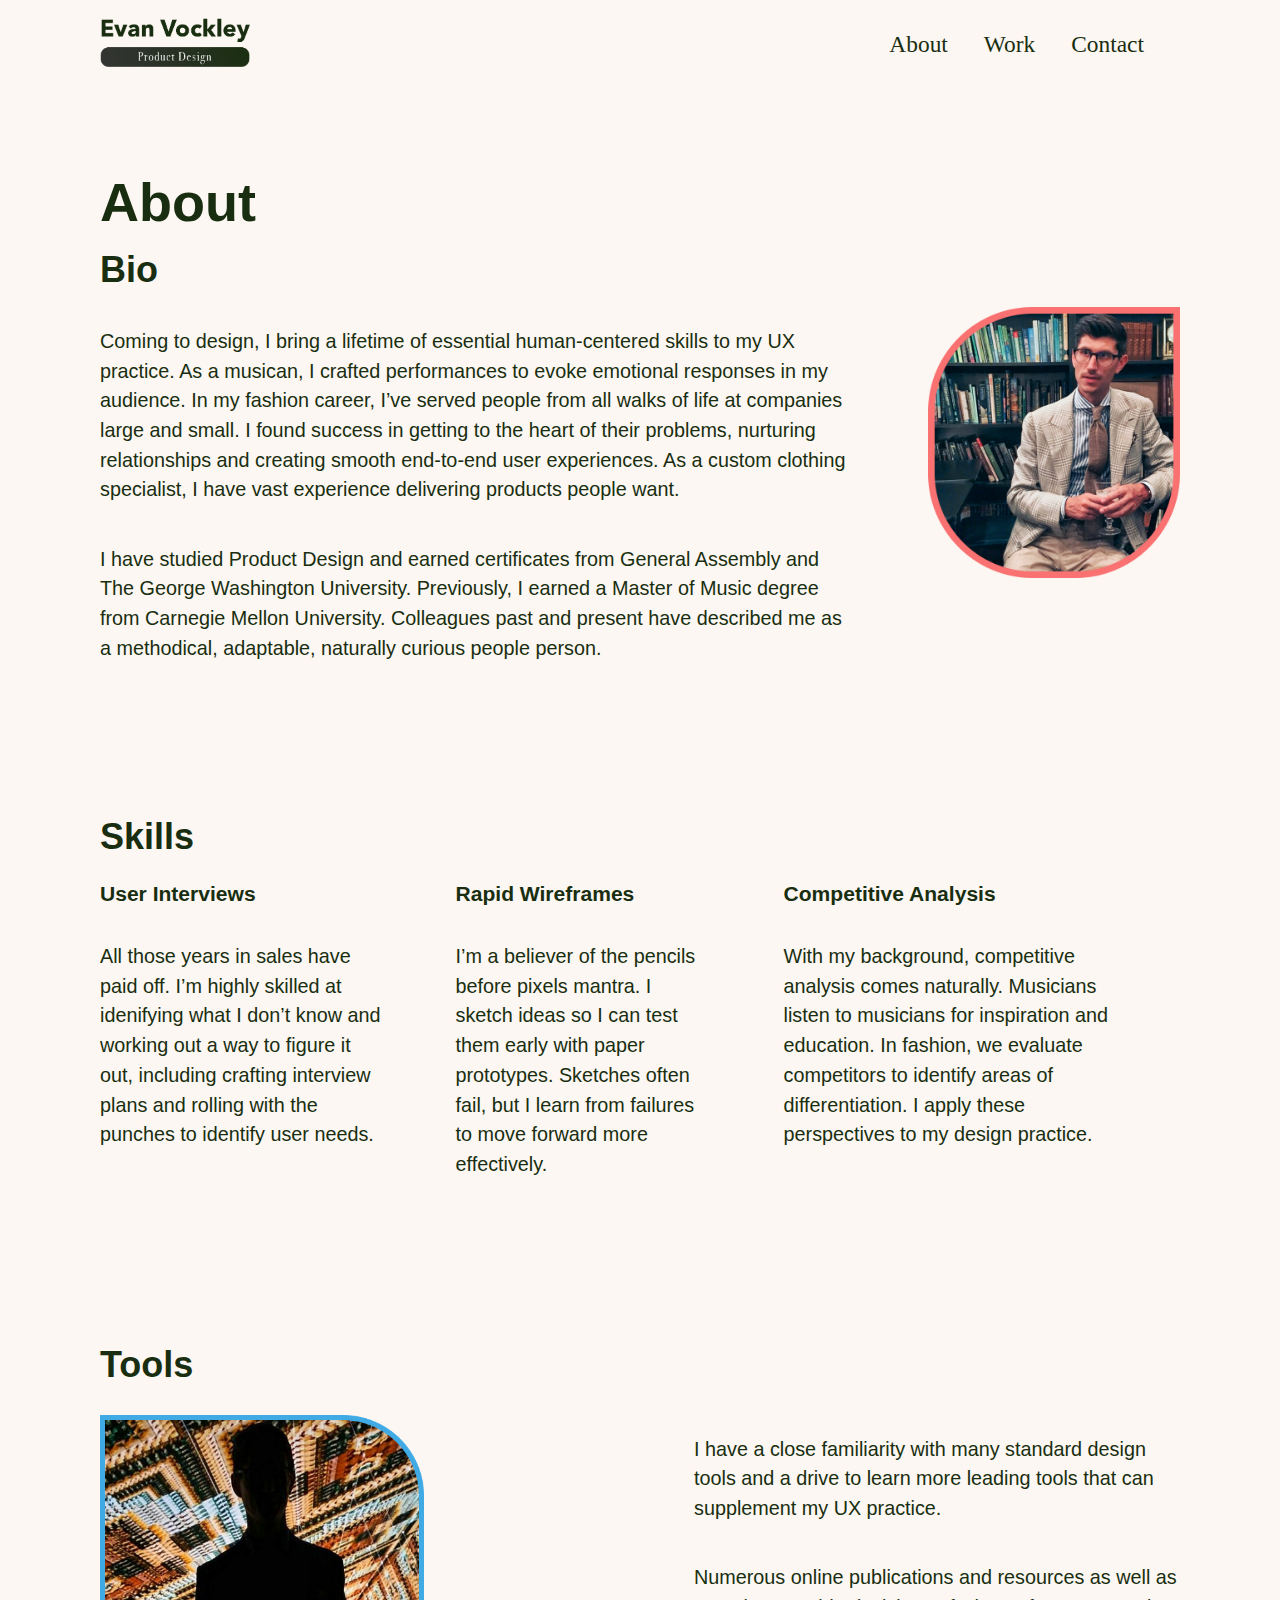
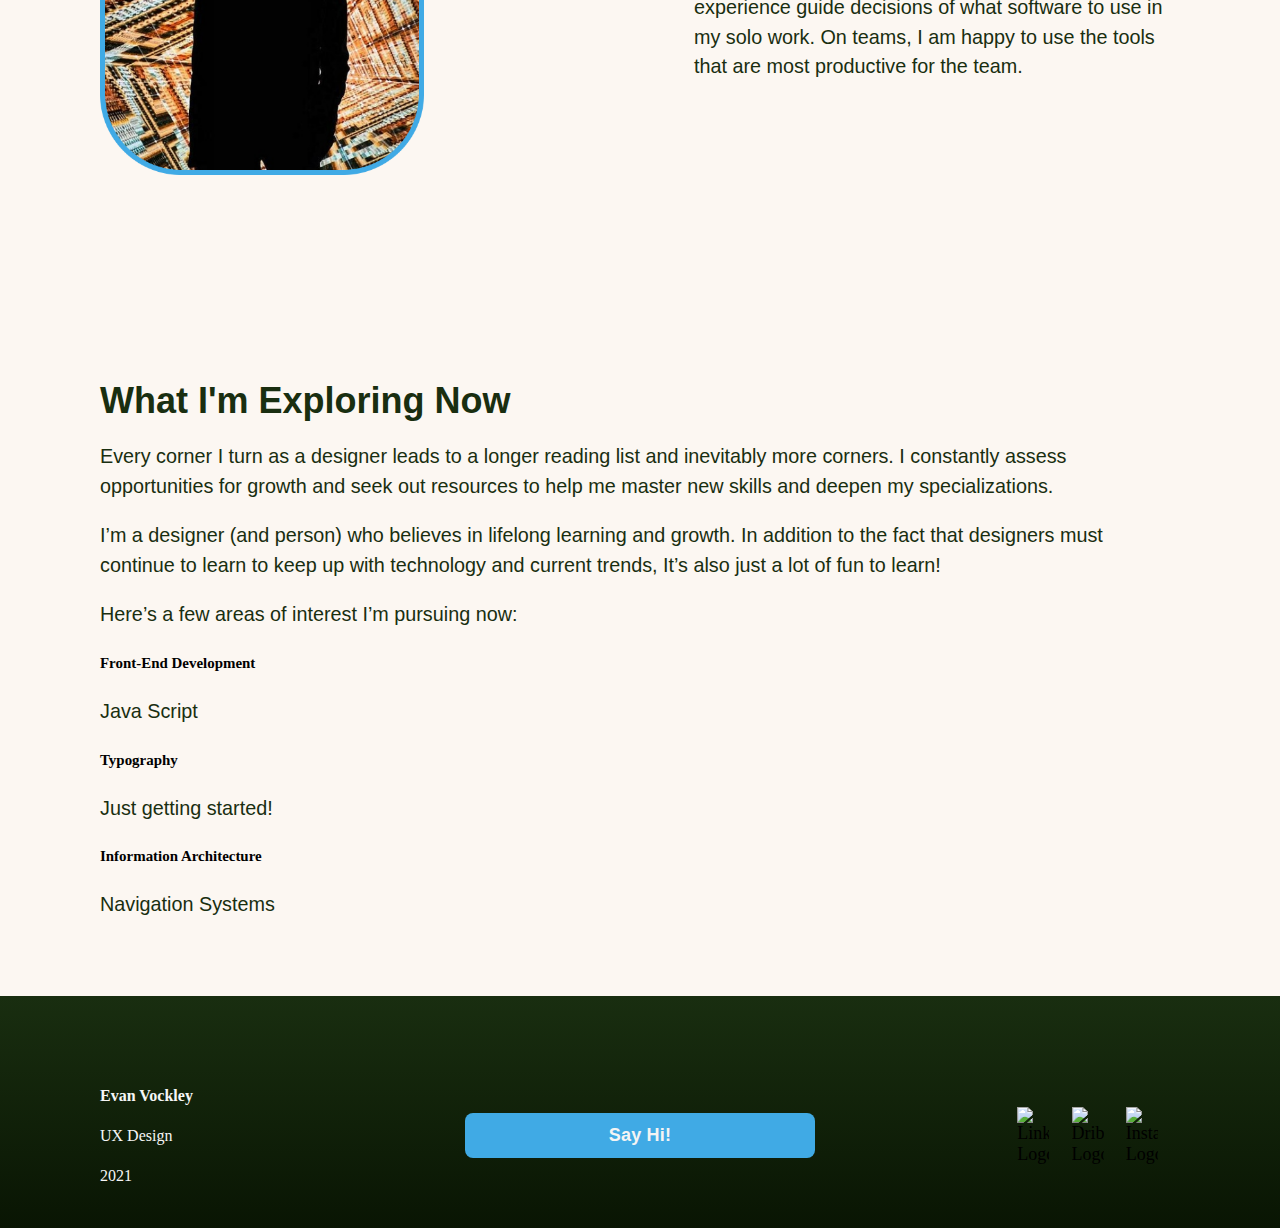
==== commit 8f6a2eff: "6/19/21" ====
--- a/about.html
+++ b/about.html
@@ -51,7 +51,7 @@
             Washington
             University. Previously, I earned a Master of Music degree from Carnegie Mellon University. Colleagues past
             and present have described me as a methodical, adaptable, naturally curious people person.</p>
-        <img id="bio-photo" src="images/about/bio-photo.png" alt="Photo of Evan">
+        <img id=bioPhoto src="images/About/bio-photo.png" alt="">
     </div>
 </section>
 
--- a/styles.css
+++ b/styles.css
@@ -811,7 +811,7 @@
     grid-area: p2;
 }
 
-#bio-photo {
+#bioPhoto {
     grid-area: photo;
     width: 100%;
     justify-content: right;
@@ -823,7 +823,6 @@
     margin: 24px 0;
     padding: 0;
     justify-content: space-between;
-    background-image: linear-gradient(180deg, #192E10, #091503);
     background-repeat: no-repeat;
 }
 
@@ -836,11 +835,6 @@
 .skills-container h3 {
     padding-top: 0;
     margin-top: 0;
-    color: #f7f7f7;
-}
-
-.skills-container p {
-    color: #f7f7f7;
 }
 
 .tools {
@@ -1205,4 +1199,4 @@
     }
 }
 
-;+};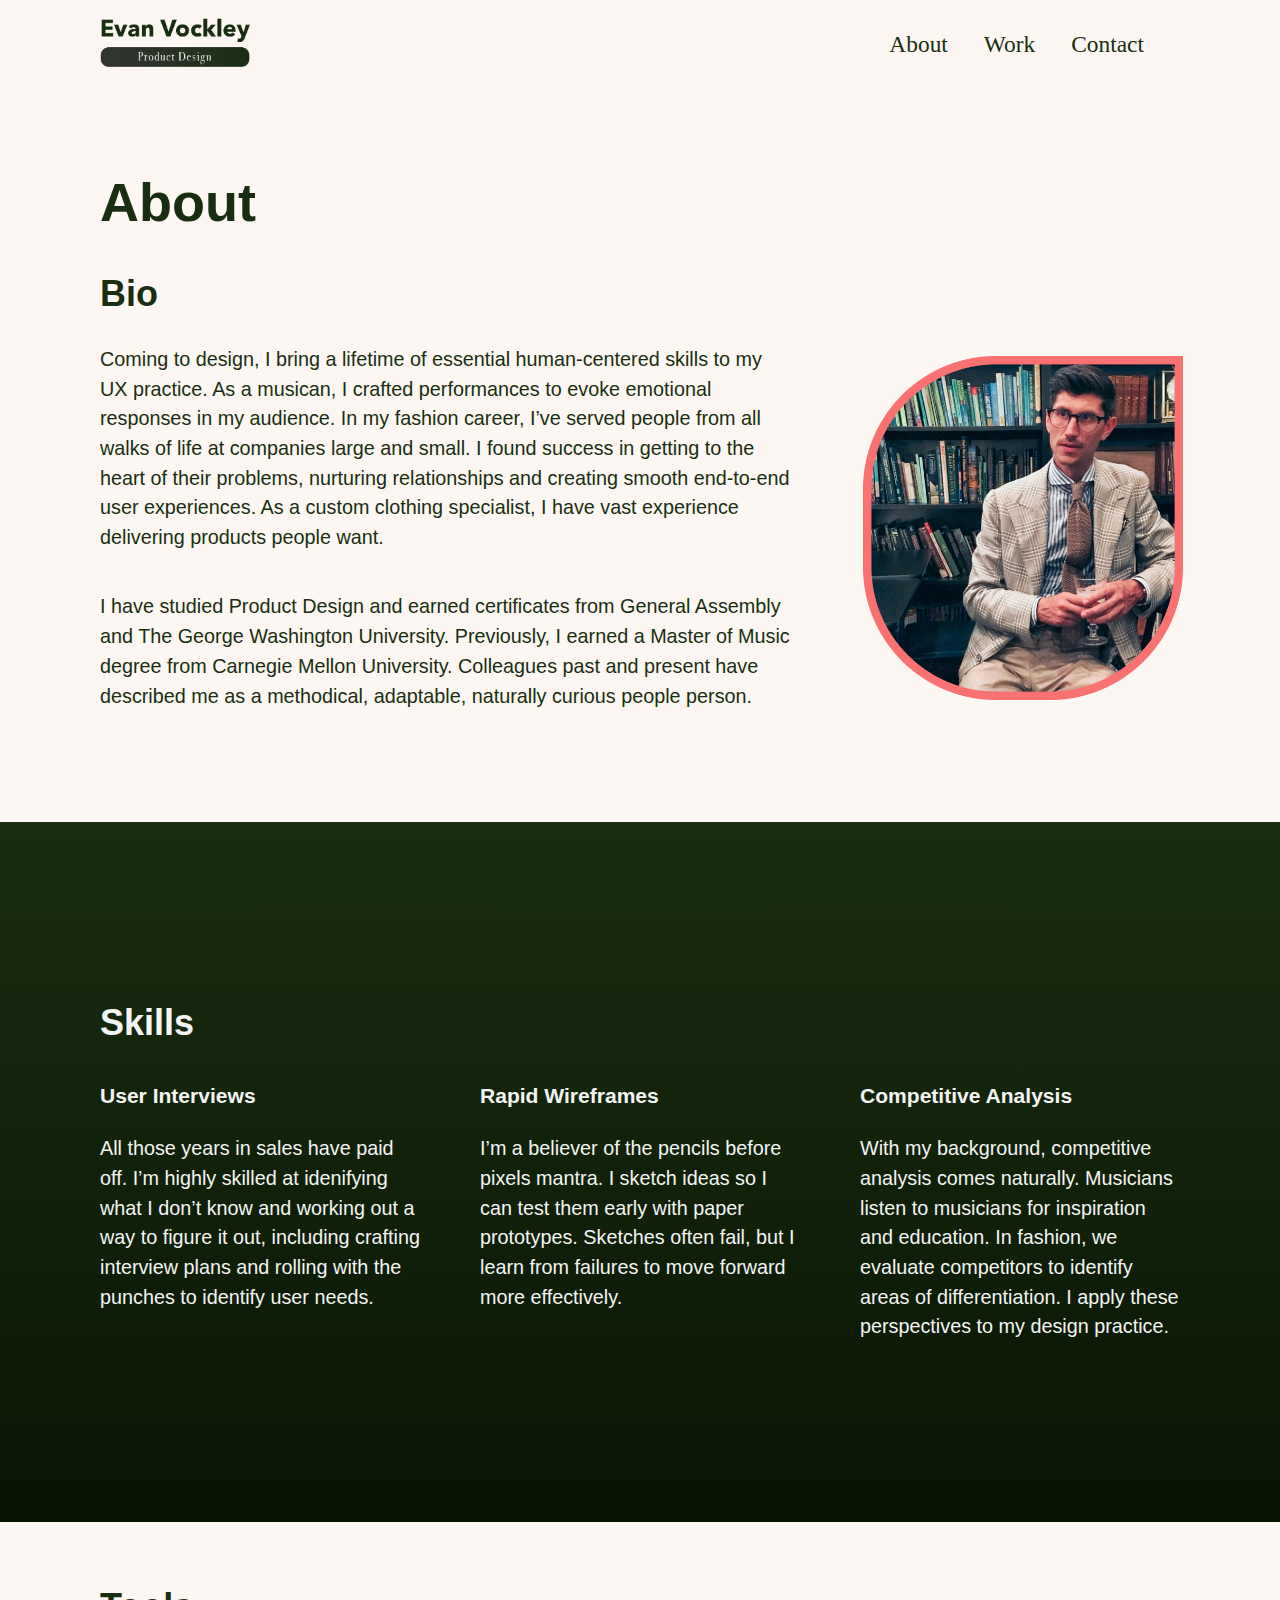
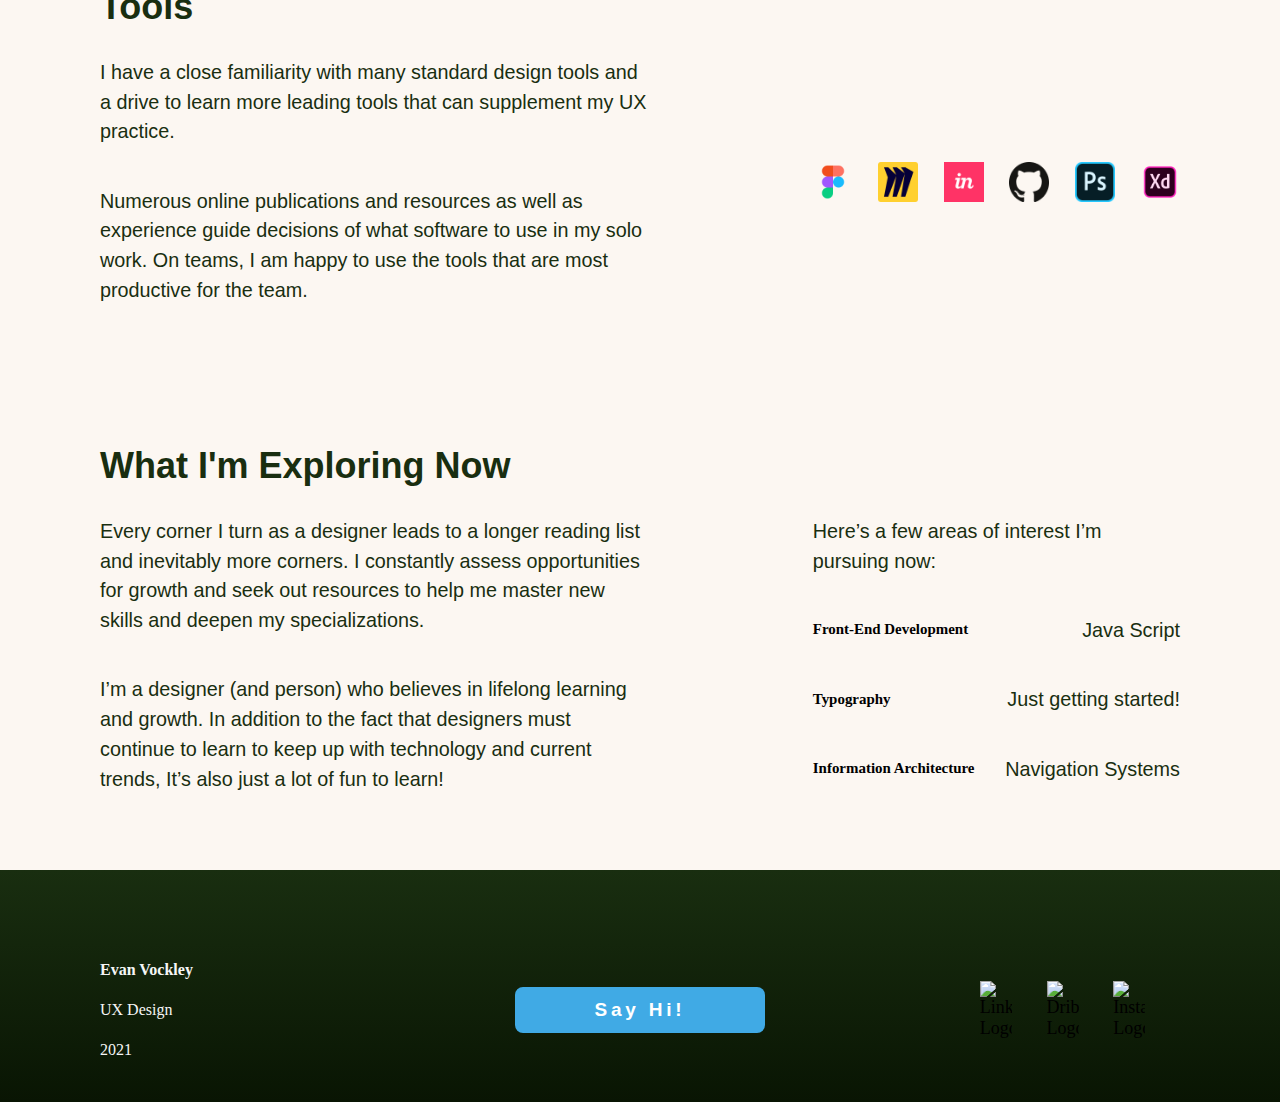
==== commit 16854089: "6/19/21" ====
--- a/about.html
+++ b/about.html
@@ -34,7 +34,7 @@
     </div>
 </header>
 
-<section class="standard-section">
+<section class="standard-section about-section">
     <div>
         <h1>About</h1>
     </div>
@@ -43,7 +43,8 @@
         <p class="bio-p1">Coming to design, I bring a lifetime of essential human-centered skills to my UX practice. As
             a musican, I
             crafted performances to evoke emotional responses in my audience. In my fashion career, I’ve served people
-            from all walks of life at companies large and small. I found success in getting to the heart of their problems, nurturing relationships
+            from all walks of life at companies large and small. I found success in getting to the heart of their
+            problems, nurturing relationships
             and creating smooth end-to-end user experiences. As a custom clothing specialist, I have vast experience
             delivering products people want.</p>
 
@@ -55,24 +56,24 @@
     </div>
 </section>
 
-<section class="individual-project">
+<section class="individual-section skills-section">
     <div>
         <h2>Skills</h2>
         <div class="skills-container">
-            <div>
+            <div class="individual-skill1">
                 <h3>User Interviews</h3>
                 <p>All those years in sales have paid off. I’m highly skilled at idenifying what I don’t know and
                     working out a way to figure it out, including crafting interview plans and rolling with the punches
                     to identify user needs.
                 </p>
             </div>
-            <div>
+            <div class="individual-skil2">
                 <h3>Rapid Wireframes</h3>
                 <p>I’m a believer of the pencils before pixels mantra. I sketch ideas so I can test them early with
                     paper prototypes. Sketches often fail, but I learn from failures to move forward more effectively.
                 </p>
             </div>
-            <div>
+            <div class="individual-skill3">
                 <h3>Competitive Analysis</h3>
                 <p>With my background, competitive analysis comes naturally. Musicians listen to musicians for
                     inspiration and education. In fashion, we evaluate competitors to identify areas of differentiation.
@@ -84,53 +85,61 @@
     </div>
 </section>
 
-<section class="individual-project">
+<section class="individual-section">
     <div class=tools>
-        <img id="tools-photo" src="images/About/At Arttechhouse 1.png" alt="At Art Tech House">
+        <!-- <img id="tools-photo" src="images/About/At Arttechhouse 1.png" alt="At Art Tech House"> -->
         <div id="tools-heading">
             <h2>Tools </h2>
         </div>
-        <div class="tools-p1"> <p>I have a close familiarity with many standard design tools and a drive to learn more leading tools that
-            can supplement my UX practice.</p></div>
-            <div class="tools-p2">
+        <div class="tools-p1">
+            <p>I have a close familiarity with many standard design tools and a drive to learn more leading tools that
+                can supplement my UX practice.</p>
+        </div>
+        <div class="tools-p2">
             <p> Numerous online publications and resources as well as experience guide decisions of what software to use
                 in my solo work. On teams, I am happy to use the tools that are most productive for the team.
             </p>
         </div>
-        </div>
-        <div class="tool-logo-grid">
+        <div class="tool-logos">
+            <img class="tool-logo-child" src="images/About/figma-logo.png" alt="">
+            <img class="tool-logo-child" src="images/About/miro-logo.png" alt="">
+            <img class="tool-logo-child" src="images/About/invision-logo.png" alt="">
+            <img class="tool-logo-child" src="images/About/github-logo.png" alt="">
+            <img class="tool-logo-child" src="images/About/ps-logo.png" alt="">
+            <img class="tool-logo-child" src="images/About/xd-logo.png" alt="">
         </div>
     </div>
 </section>
 
-<section class="individual-project">
-    <div class="learning-now">
+<section class="individual-section">
+    <div class="learning-now-grid">
         <div id=learning-now-header>
-        <h2>What I'm Exploring Now</h2>
-    </div>
-        <p class=learning-now-p1>Every corner I turn as a designer leads to a longer reading list and inevitably more corners. I constantly
+            <h2>What I'm Exploring Now</h2>
+        </div>
+        <p class=learning-now-p1>Every corner I turn as a designer leads to a longer reading list and inevitably more
+            corners. I constantly
             assess opportunities for growth and seek out resources to help me master new skills and deepen my
             specializations.</p>
-        <p class=learning-now-p2>I’m a designer (and person) who believes in lifelong learning and growth. In addition to the fact that
+        <p class=learning-now-p2>I’m a designer (and person) who believes in lifelong learning and growth. In addition
+            to the fact that
             designers must continue to learn to keep up with technology and current trends, It’s also just a lot of fun
             to learn!</p>
-    </div>
-    <div id=learning-now-right>
-        <p>Here’s a few areas of interest I’m pursuing now:</p>
-        <div>
-            <h5>Front-End Development</h5>
-            <p>Java Script</p>
+        <div id=learning-now-right>
+            <p>Here’s a few areas of interest I’m pursuing now:</p>
+            <div>
+                <h5>Front-End Development</h5>
+                <p>Java Script</p>
+            </div>
+            <div>
+                <h5>Typography</h5>
+                <p>Just getting started!</p>
+            </div>
+            <div>
+                <h5>Information Architecture</h5>
+                <p>Navigation Systems</p>
+            </div>
+
         </div>
-        <div>
-            <h5>Typography</h5>
-            <p>Just getting started!</p>
-        </div>
-        <div>
-            <h5>Information Architecture</h5>
-            <p>Navigation Systems</p>
-        </div>
-
-    </div>
 
 </section>
 
--- a/styles.css
+++ b/styles.css
@@ -44,6 +44,12 @@
     color: #192E10;
 }
 
+
+
+h5{
+    font-family: "brandon-grotesque";
+    font-weight: 600;
+}
 .subhead {
     font-family: 'Nunito Sans', sans-serif;
     font-weight: 400;
@@ -80,6 +86,12 @@
     color: #989898;
     margin-top: 8px;
 }
+.icon{
+    max-width: 4em;
+    max-height: 2em;
+    align-self: center;
+    margin-left: 16px;
+}
 
 /* -------------------------------------------------Nav Bar---------------------------
 ----------------------------------------------Nav Bar------------------------------------------
@@ -115,7 +127,7 @@
     margin-right: auto;
 }
 
-.toggle{
+.toggle {
     display: none;
 }
 
@@ -125,46 +137,47 @@
 
 .primary-button {
     background-color: #40AAE5;
-    color: #f4f4f4;
+    color: #FFFFFF;
     border: none;
     border-radius: 8px;
     box-sizing: border-box;
-    width: 350px;
-    font-family: 'Nunito Sans', sans-serif;
+    width: 250px;
+    font-family: 'brandon-groteque', sans-serif;
     font-weight: 800;
+    font-size: 19px;
+    letter-spacing: .2em;
+    padding-right: 35px;
+    padding-left: 35px;
+    padding-top: 12px;
+    padding-bottom: 12px;
+    cursor: pointer;
+    transition: ease-in .2s;
+}
+
+.primary-button:hover {
+    background-color: #0392eb;
+    color: #f4f4f470;
+}
+
+.secondary-button {
+    background-color: #FAF2EB;
+    color: #3891c9;
+    border: none;
+    border-radius: 8px;
+    border-color: #3891c9;
+    border: 2px;
+    border-style: solid;
+    box-sizing: border-box;
+    width: 325px;
+    font-family: "neuzeit-grotesk", sans-serif;
+    font-weight: 900;
     font-size: 18px;
-    letter-spacing: .01em;
+    letter-spacing: .08em;
     padding-right: 35px;
     padding-left: 35px;
     padding-top: 12px;
     padding-bottom: 12px;
     transition: ease-in .2s;
-}
-
-.primary-button:hover {
-    background-color: #0392eb;
-    color: #f4f4f470;
-}
-
-.secondary-button {
-    background-color: #FAF2EB;
-    color: #40AAE5;
-    border: none;
-    border-radius: 8px;
-    border-color: #40AAE5;
-    border: 2px;
-    border-style: solid;
-    box-sizing: border-box;
-    width: 350px;
-    font-family: 'Nunito Sans', sans-serif;
-    font-weight: 700;
-    font-size: 18px;
-    letter-spacing: .08em;
-    padding-right: 35px;
-    padding-left: 35px;
-    padding-top: 12px;
-    padding-bottom: 12px;;
-    transition: ease-in .2s;
     cursor: pointer;
 }
 
@@ -172,62 +185,38 @@
     background-color: #c1b0a150;
 }
 
-.footer-button {
-    background-color: #40AAE5;
-    color: #f4f4f4;
-    border: none;
-    border-radius: 8px;
-    box-sizing: border-box;
-    width: 150px;
-    font-family: 'Nunito Sans', sans-serif;
-    font-weight: 800;
-    font-size: 18px;
-    letter-spacing: .01em;
-    padding-right: 35px;
-    padding-left: 35px;
-    padding-top: 12px;
-    padding-bottom: 12px;
-    transition: ease-in .2s;
-}
 
 /* ---------------------------Home---------------------------
 ------------------------------Home---------------------------
 ------------------------------Home--------------------------- */
 
-.intro {
-    font-family: 'Nunito Sans', sans-serif;
-    font-weight: 900;
-    font-size: 24px;
-    line-height: 167%;
-    letter-spacing: .05em;
-    color: #f7f7f7;
-    margin-top: -40px;
-    padding-bottom: 10px;
-}
 
 .Hero_Grid {
     display: flex;
     justify-content: center;
+    align-items:center ;
     margin-bottom: 150px;
-    margin-top: 30vh;
+    margin-top: 14vh;
     margin-left: 100px;
     margin-right: 100px;
-    column-gap: 2em;
+    column-gap: 17vw;
     position: sticky;
-    top: 30vh;
+    top: 24vh;
 }
 
 .Hero_Grid h2 {
     color: #f7f7f7;
     font-size: 2.3em;
+    margin-bottom: 56px;
 }
 
 .moreinfo {
-    font-family: 'Nunito Sans', sans-serif;
+    font-family: "brandon-grotesque", sans-serif;
     font-weight: 400;
-    font-size: 18px;
-    line-height: 133%;
-    margin-bottom: 38px;
+    font-size: 20px;
+    line-height: 137%;
+    letter-spacing: .02em;
+   margin-bottom: 32px;
     color: #f7f7f7;
 }
 
@@ -239,23 +228,8 @@
     margin-top: 24px;
 }
 
-.grid_item_2 {
-    width: 45%;
-}
-
-.mylogo {
-    position: absolute;
-    left: 63%;
-    max-width: 50%;
-}
-
-
-.grid_item_2 {
-    align-content: center;
-    justify-content: center;
-    position: static;
-    top: 50%;
-    left: 50%;
+.grid_item_2 img{
+    width: 28vw;
 }
 
 .featured {
@@ -265,19 +239,13 @@
     border-bottom-right-radius: 60px;
     -webkit-transform: scale3d(1, 1, 1);
     transform: scale3d(1, 1, 1);
-}
-
-.section-heading {
-    padding-top: 40px;
-    padding-bottom: 40px;
-    width: auto;
+
 }
 
 /* -----Featured Section------ */
 
 .item-flex-container {
     display: flex;
-    padding-top: 10px;
     margin-bottom: 0;
     column-gap: 10%;
     justify-content: space-between;
@@ -285,10 +253,11 @@
 
 .home-item1 .home-item2 {
     max-width: 25em;
+    min-width: 350;
     display: flex;
     flex-direction: column;
     justify-content: space-between;
-    min-width: 350;
+   
 }
 
 /* ----------------------Footer----------------------
@@ -351,16 +320,12 @@
 
 .more-projects {
     display: flex;
-    flex-direction: column;
     justify-content: flex-end;
     padding-bottom: 20px;
-    padding-top: 24px
-}
-
-.more-projects-container {
-    display: flex;
-    justify-content: flex-end;
-    margin-right: 100px;
+}
+
+.more-projects-container a{
+    text-decoration: none;
 }
 
 /* --------------------------------------------------Projects--------------------------------------------------
@@ -384,7 +349,14 @@
     display: flex;
     flex-direction: column;
     justify-content: space-between;
-    height: 530px
+    height: 500px
+}
+
+.project-container p{
+    margin-top: 0;
+}
+.project-container h3{
+    margin-bottom: 0;
 }
 
 .projects-item1 {
@@ -497,13 +469,13 @@
     color: #192E10;
 }
 
-.individual-project {
+.individual-section {
     background: #FCF7F2;
     padding: 56px 100px
 }
 
 .case-study {
-    padding-top: 144px;
+    padding-top: 0px;
     background-color: #FCF7F2;
 }
 
@@ -656,15 +628,17 @@
 
 .headshots-wrapper {
     display: flex;
-    justify-content: space-evenly;
+    justify-content: space-between;
     margin-top: 48px;
 }
 
 .user-interview-headshots {
-    max-width: 255px;
+    max-width: 25vw;
     text-align: center;
 }
-
+.headshot{
+    max-width: 120px;
+}
 .empathy-map-wrapper {
     display: flex;
     justify-content: center;
@@ -792,11 +766,12 @@
 
 .about-hero {
     display: grid;
-    grid-template-columns: 1.5fr .5fr;
-    grid-template-rows: .25fr 1fr .75fr;
+    grid-template-columns: 54vw 25vw;
+    grid-template-rows: 60px .75fr .75fr;
     grid-template-areas: "heading heading" "p1 photo" "p2 photo";
     column-gap: 72px;
     row-gap: 0px;
+    margin-top: 32px;
 }
 
 #bio-heading {
@@ -815,12 +790,22 @@
     grid-area: photo;
     width: 100%;
     justify-content: right;
-    align-self: top;
-}
+    align-self: center;
+}
+
+.skills-section {
+    background-image: linear-gradient(180deg, #192E10, #091503);
+    background-repeat: no-repeat;
+    width: vw;
+    padding-top: 20vh;
+    padding-bottom: 20vh;
+}
+.skills-section h2{
+    padding-bottom: 24px;}
 
 .skills-container {
     display: flex;
-    margin: 24px 0;
+    margin: 0;
     padding: 0;
     justify-content: space-between;
     background-repeat: no-repeat;
@@ -829,20 +814,38 @@
 .skills-container div {
     display: flex;
     flex-direction: column;
-    margin-right: 4em;
-}
-
-.skills-container h3 {
+    gap: 10px;
+    max-width: 25vw;
+    min-width: 20vw;
+    justify-content: top;
+
+}
+
+.skills-section h2 {
     padding-top: 0;
     margin-top: 0;
-}
+    color: #f4f4f4
+}
+.skills-section h3 {
+    padding-top: 0;
+    margin-top: 0;
+    color: #f4f4f4
+}
+
+.skills-section p {
+    padding-top: 0;
+    margin: 0;
+    color: #f4f4f4;
+}
+
+/* _______________________________Tools Section_______________________________ */
 
 .tools {
     display: grid;
-    grid-template-columns: .8fr 1.2fr;
-    grid-template-rows: .5fr .5fr 1fr 1fr;
-    grid-template-areas: "tools-heading tools-heading" "photo p1" "photo p2" "photo logos";
-    column-gap: 25%;
+    grid-template-columns: 1.2fr .8fr;
+    grid-template-rows: 60px .75fr 1fr;
+    grid-template-areas: "tools-heading tools-heading" "p1 logos" "p2 logos";
+    column-gap: 15%;
 }
 
 #tools-photo {
@@ -862,16 +865,50 @@
     grid-area: p2;
 }
 
-.tool-logo-grid {
+.tool-logos {
     grid-area: logos;
-}
-
-/* .learning-now{
+    display: flex;
+    justify-content: space-between;
+    align-items: center;
+}
+
+.tool-logo-child {
+    max-width: 40px;
+}
+/* ______________________________Learning Now section_______________________________ */
+.learning-now-grid{
     display:grid;
-    grid-template-columns: ;
-    grid-template-rows: ;
-    grid-template-areas: ;
-} */
+    grid-template-columns: 1.2fr .8fr;
+    grid-template-rows: 60px 1fr 1fr ;
+    column-gap: 15%;
+    grid-template-areas: "learning-header learning-header"
+    "p1 right-side"
+    "p2 right-side";
+}
+
+#learning-now-header{
+    grid-area: learning-header;
+}
+.learning-now-p1{
+    grid-area: p1;
+}
+.learning-now-p2{grid-area: p2;
+}
+#learning-now-right{grid-area: right-side;
+}
+
+#learning-now-right div{
+    display: flex;
+    justify-content: space-between;
+   
+}
+#learning-now-right h5{
+    margin-right: 4%;
+}
+
+#learning-now-right p{
+    display: flex;
+}
 
 /* --------------------------------------Media Queries------------------------------------- */
 
@@ -900,8 +937,9 @@
         padding-left: 32px;
         padding-right: 32px;
     }
-};
-
+}
+
+;
 /* -----------------------------------------Mobile Nav Bar----------------------------------------- */
 
 /* -----------------------------------------Mobile Nav Bar----------------------------------------- */
@@ -938,10 +976,6 @@
 .nav-item:first-child {
     margin-right: auto;
 }
-
-
-
-
 
 /* -----------------------------------------Contact----------------------------------------- */
 
@@ -992,211 +1026,184 @@
 
 /* ---------------------Home Screen Mobile Media------------------- */
 
-@media screen and (max-width:768px){
-
-
-.intro {
-    padding-bottom: 0px;
-    margin: 0;
-    margin-bottom: 64px;
-}
-
-.moreinfo {
-    display: none
-}
-
-.Hero_Grid {
-    display: flex;
-    grid-template-columns: 1fr;
-    flex-direction: column-reverse;
-    margin-top: 16px;
-    margin-left: 24px;
-    margin-right: 24px;
-    row-gap: 2em;
-    position: sticky;
-    top: 16px;
-    align-items: left;
-}
-
-.grid_item_1 {
-    align-items: center;
-    width: 100%
-}
-
-.grid_item_2 {
-    height: 200px;
-    margin-bottom: 64px;
-    justify-content: flex-start;
-}
-
-.mylogo {
-    position: relative;
-    left: 0;
-    transform: scale(.45);
-}
-
-.featured {
-    grid-template-columns: 1fr;
-    padding-left: 48px;
-    padding-right: 48px;
-    border-top-left-radius: 60px;
-    border-bottom-right-radius: 60px;
-}
-
-.item-flex-container {
-    display: flex;
-    flex-direction: column;
-    padding-top: 10px;
-    margin-bottom: 0;
-    row-gap: 5em;
-    justify-content: space-between;
-}
-
-.footer_grid {
-    display: grid;
-    grid-template-rows: 1fr;
-    grid-template-columns: repeat(3, 1fr);
-    gap: .5em;
-    align-items: center;
-    justify-items: space-evenly;
-}
-
-.footer {
-    padding-top: 16px;
-}
-
-.footername {
-    font-family: 'Nunito sans';
-    font-size: 12px;
-    color: #f6f6f6;
-    font-weight: 600;
-}
-
-.footertext {
-    font-family: 'Nunito sans';
-    font-size: 12px;
-    color: #f6f6f6;
-    font-weight: 400;
-}
-
-.footer-button-container {
-    display: flex;
-}
-
-.footer-name-grid {
-    display: flex;
-}
-
-/* -----------------------------------------Projects----------------------------------------- */
-
-/* -----------------------------------------Projects----------------------------------------- */
-
-/* -----------------------------------------Projects----------------------------------------- */
-
-@media screen and (max-width: 1000px) {
-    #projects-page-grid {
-        display: grid;
+@media screen and (max-width:768px) {
+    .intro {
+        padding-bottom: 0px;
+        margin: 0;
+        margin-bottom: 64px;
+    }
+    .moreinfo {
+        display: none
+    }
+    .Hero_Grid {
+        display: flex;
         grid-template-columns: 1fr;
-        grid-template-rows: 1fr 1fr 1fr 1fr;
-        grid-template-areas: "go-create" "recycle-easy" "una-mesa" "uscis"
-    }
-    .projects-image {
-        width: 50vw;
-    }
-    .project-container {
+        flex-direction: column-reverse;
+        margin-top: 16px;
+        margin-left: 24px;
+        margin-right: 24px;
+        row-gap: 2em;
+        position: sticky;
+        top: 16px;
+        align-items: left;
+    }
+    .grid_item_1 {
+        align-items: center;
+        width: 100%
+    }
+    .grid_item_2 {
+        height: 200px;
+        margin-bottom: 64px;
+        justify-content: flex-start;
+    }
+    .mylogo {
+        position: relative;
+        left: 0;
+        transform: scale(.45);
+    }
+    .featured {
+        grid-template-columns: 1fr;
+        padding-left: 48px;
+        padding-right: 48px;
+        border-top-left-radius: 60px;
+        border-bottom-right-radius: 60px;
+    }
+
+    .item-flex-container {
         display: flex;
         flex-direction: column;
-        justify-content: center;
-        height: 430px
-    }
-}
-
-/* -----------------------------------------GoCreate----------------------------------------- */
-
-/* -----------------------------------------GoCreate----------------------------------------- */
-
-/* -----------------------------------------GoCreate----------------------------------------- */
-
-@media screen and (max-width: 768px) {
-    .individual-project {
-        background: #FCF7F2;
-        padding: 16px 48px 0 48px;
-    }
-    .imported-graphic {
+        margin: 64px 0; 
+        row-gap: 5em;
+        justify-content: space-between;
+    }
+    .footer_grid {
+        display: grid;
+        grid-template-rows: 1fr;
+        grid-template-columns: repeat(3, 1fr);
+        gap: .5em;
+        align-items: center;
+        justify-items: space-evenly;
+    }
+    .footer {
+        padding-top: 16px;
+    }
+    .footername {
+        font-family: 'Nunito sans';
+        font-size: 12px;
+        color: #f6f6f6;
+        font-weight: 600;
+    }
+    .footertext {
+        font-family: 'Nunito sans';
+        font-size: 12px;
+        color: #f6f6f6;
+        font-weight: 400;
+    }
+    .footer-button-container {
         display: flex;
-        justify-content: center;
-        margin: 0 0 24px 0;
-    }
-    .process-overview-graphic {
-        display: none;
-        justify-content: center;
-        margin-top: 48px;
-        margin-bottom: 48px;
-    }
-    .headshots-wrapper {
+    }
+    .footer-name-grid {
         display: flex;
-        flex-direction: column;
-        margin-top: 48px;
-        margin-bottom: 48px;
-    }
-    .user-interview-headshots {
-        display: flex;
-        max-width: 100%;
-        text-align: center;
-        margin-top: 10px;
-        margin-bottom: 10px;
-        align-items: center;
-        justify-content: space-around;
-    }
-    .individual-headshot {
-        display: flex;
-        gap: 20px;
-    }
-    .headshot {
-        max-inline-size: 20vw;
-    }
-    .GoCreate-Empathy-Map {
-        border: #192E10;
-        border-style: solid;
-        border-radius: 30px;
-        border-width: 1px;
-        display: grid;
-        grid-template-columns: 1fr;
-        grid-template-rows: 1fr 1fr 1fr 1fr;
-        padding: 16px;
-        width: 100%;
-        row-gap: 8px;
-        margin-bottom: 48px;
-    }
-    .sketches-grid {
-        display: grid;
-        grid-template-columns: 1fr 1fr 1fr;
-        grid-template-rows: 1fr;
-        grid-template-areas: "sketch-1" "sketch-2" "sketch-3";
-        column-gap: 20px;
-        row-gap: 16px;
-    }
-    .sketch-1 {
-        grid-area: sketch-1;
-        max-width: 350px;
-        align-self: center;
-    }
-    .sketch-2 {
-        grid-area: sketch-2;
-        max-width: 350px;
-        align-self: center;
-    }
-    .sketch-3 {
-        grid-area: sketch-3;
-        max-width: 350px;
-        align-self: center;
-    }
-    .testing-highlights {
-        display: flex;
-        flex-direction: column;
-        gap: 16px;
-        justify-content: space-between;
-    }
-}
-
-};+    }
+    /* -----------------------------------------Projects----------------------------------------- */
+    /* -----------------------------------------Projects----------------------------------------- */
+    /* -----------------------------------------Projects----------------------------------------- */
+    @media screen and (max-width: 1000px) {
+        #projects-page-grid {
+            display: grid;
+            grid-template-columns: 1fr;
+            grid-template-rows: 1fr 1fr 1fr 1fr;
+            grid-template-areas: "go-create" "recycle-easy" "una-mesa" "uscis"
+        }
+        .projects-image {
+            width: 50vw;
+        }
+        .project-container {
+            display: flex;
+            flex-direction: column;
+            justify-content: center;
+            height: 430px
+        }
+    }
+    /* -----------------------------------------GoCreate----------------------------------------- */
+    /* -----------------------------------------GoCreate----------------------------------------- */
+    /* -----------------------------------------GoCreate----------------------------------------- */
+    @media screen and (max-width: 768px) {
+        .individual-section {
+            background: #FCF7F2;
+            padding: 16px 48px 0 48px;
+        }
+        .imported-graphic {
+            display: flex;
+            justify-content: center;
+            margin: 0 0 24px 0;
+        }
+        .process-overview-graphic {
+            display: none;
+            justify-content: center;
+            margin-top: 48px;
+            margin-bottom: 48px;
+        }
+        .headshots-wrapper {
+            display: flex;
+            flex-direction: column;
+            margin-top: 48px;
+            margin-bottom: 48px;
+        }
+        .user-interview-headshots {
+            display: flex;
+            max-width: 100%;
+            text-align: center;
+            margin-top: 10px;
+            margin-bottom: 10px;
+            align-items: center;
+            justify-content: space-around;
+        }
+
+
+        .GoCreate-Empathy-Map {
+            border: #192E10;
+            border-style: solid;
+            border-radius: 30px;
+            border-width: 1px;
+            display: grid;
+            grid-template-columns: 1fr;
+            grid-template-rows: 1fr 1fr 1fr 1fr;
+            padding: 16px;
+            width: 100%;
+            row-gap: 8px;
+            margin-bottom: 48px;
+        }
+        .sketches-grid {
+            display: grid;
+            grid-template-columns: 1fr 1fr 1fr;
+            grid-template-rows: 1fr;
+            grid-template-areas: "sketch-1" "sketch-2" "sketch-3";
+            column-gap: 20px;
+            row-gap: 16px;
+        }
+        .sketch-1 {
+            grid-area: sketch-1;
+            max-width: 350px;
+            align-self: center;
+        }
+        .sketch-2 {
+            grid-area: sketch-2;
+            max-width: 350px;
+            align-self: center;
+        }
+        .sketch-3 {
+            grid-area: sketch-3;
+            max-width: 350px;
+            align-self: center;
+        }
+        .testing-highlights {
+            display: flex;
+            flex-direction: column;
+            gap: 16px;
+            justify-content: space-between;
+        }
+    }
+}
+
+;